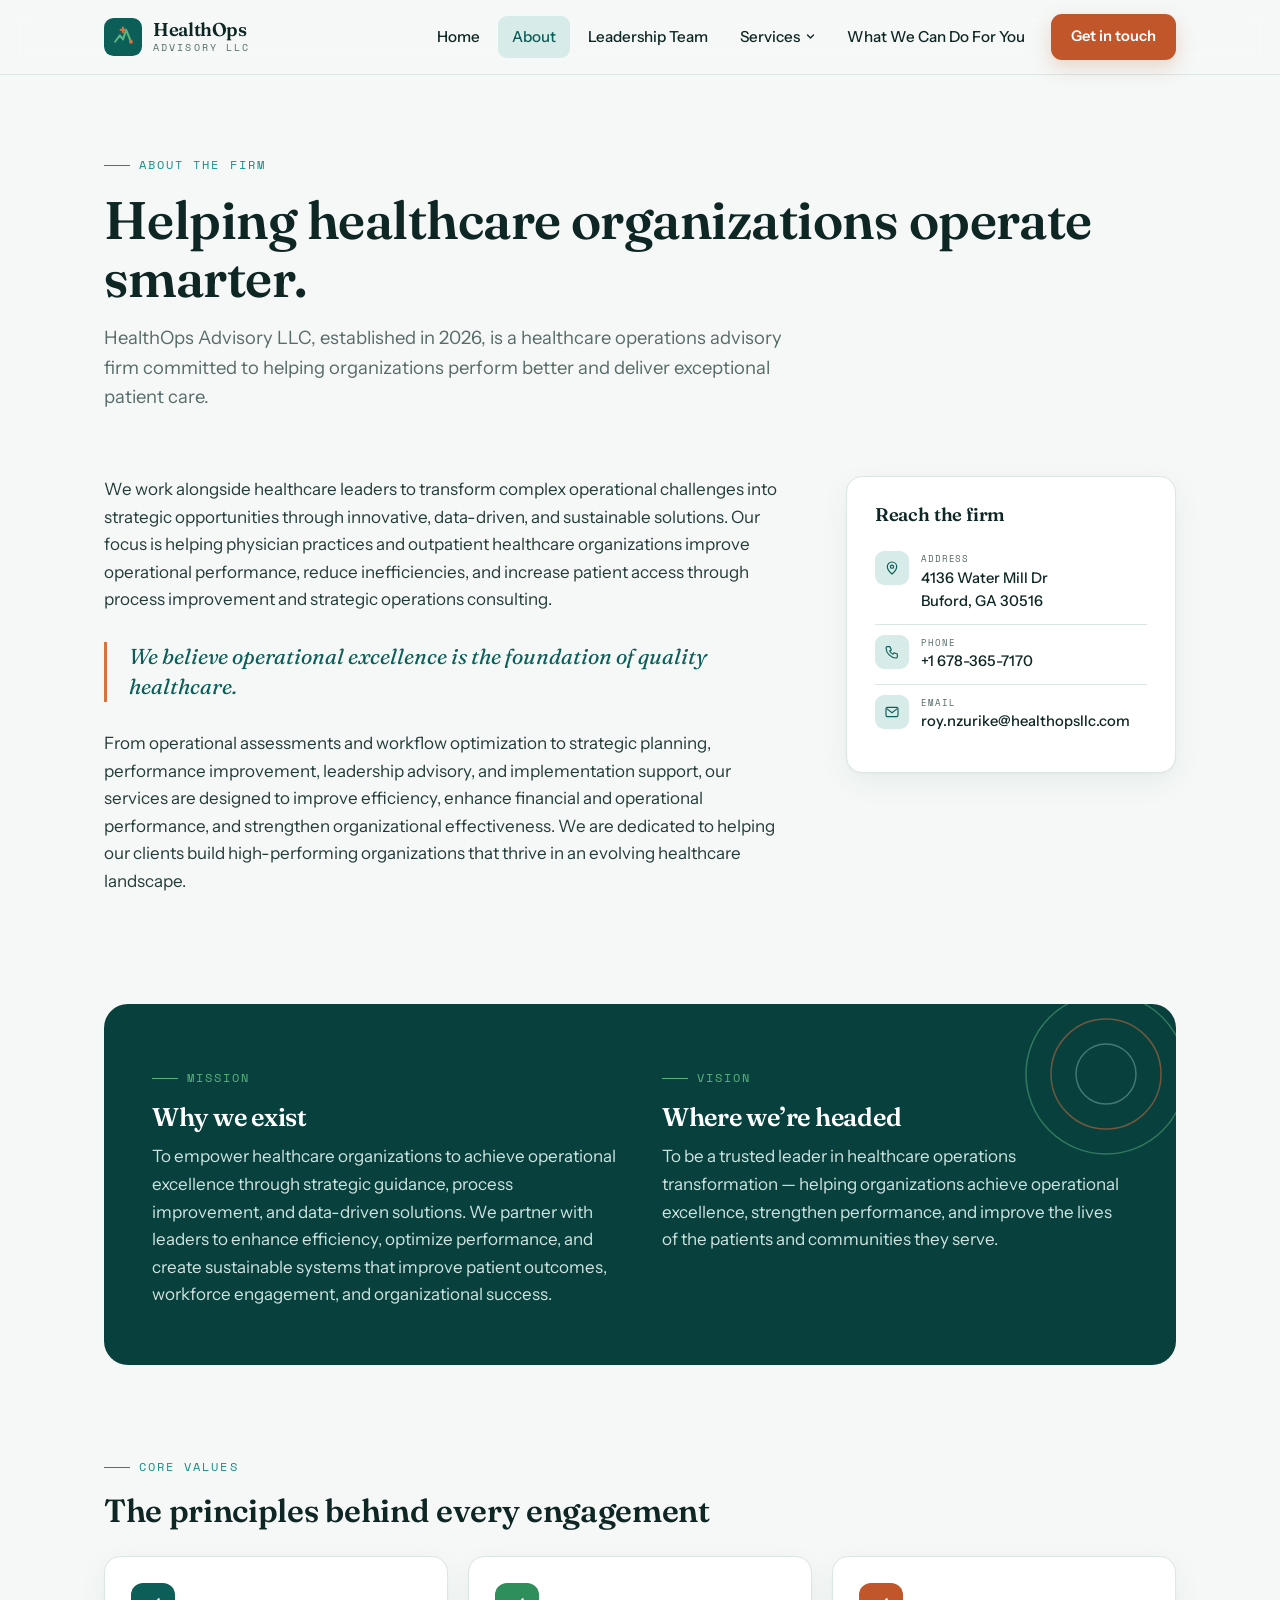
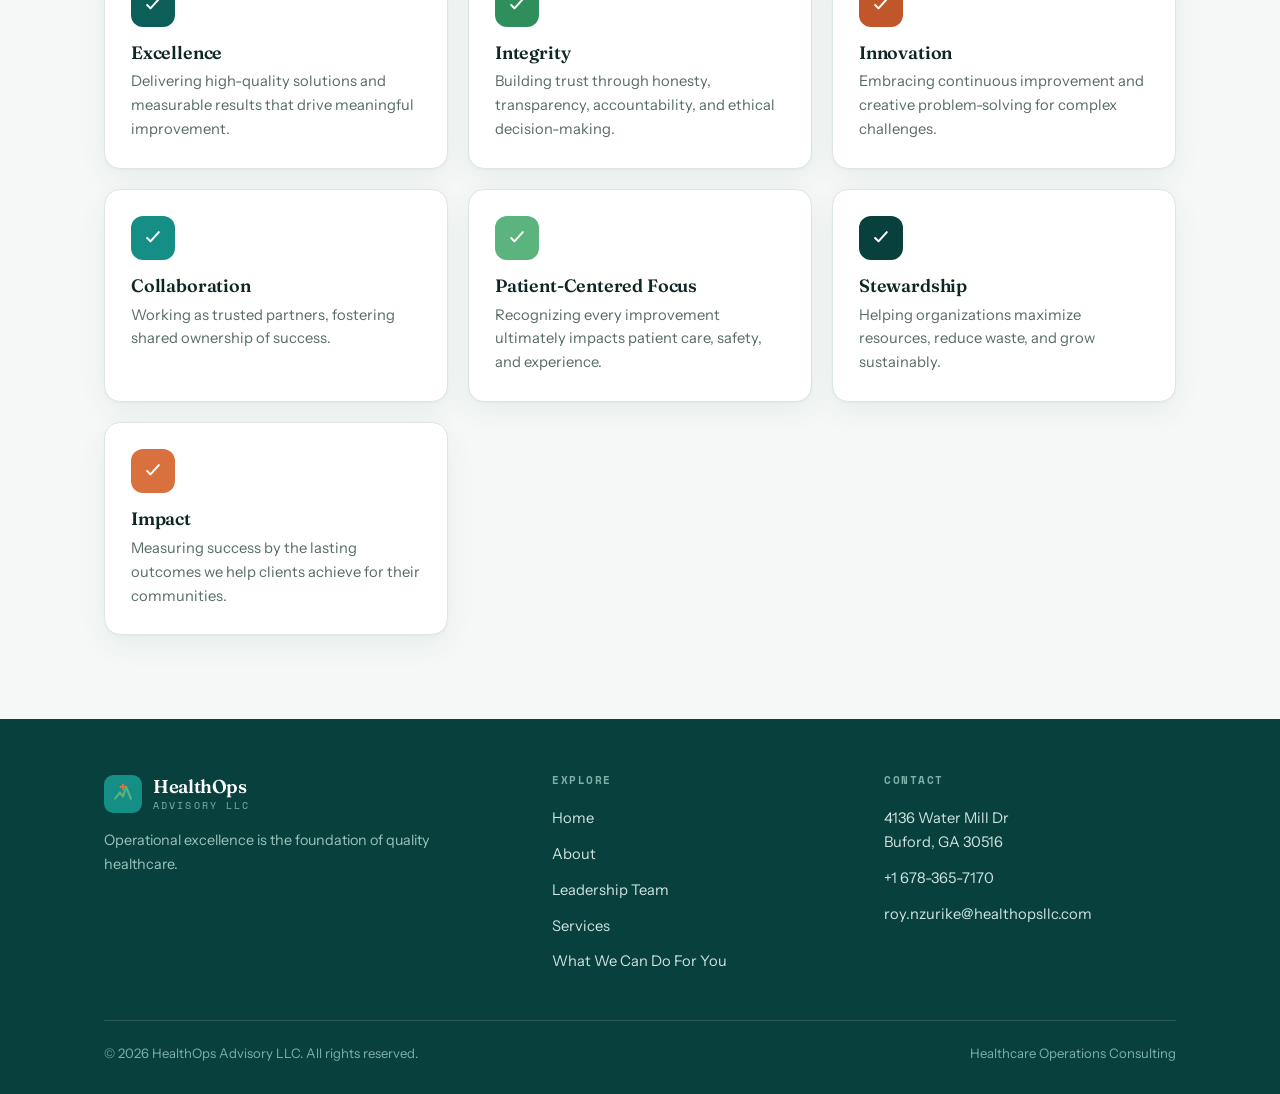
==== about.html @ 017497d9 "Add files via upload Initial commit" ====
<!DOCTYPE html>
<html lang="en">
<head>
<meta charset="UTF-8" />
<meta name="viewport" content="width=device-width, initial-scale=1.0" />
<title>About — HealthOps Advisory LLC</title>
<meta name="description" content="About HealthOps Advisory LLC, our mission, vision, and core values." />
<link rel="preconnect" href="https://fonts.googleapis.com">
<link rel="preconnect" href="https://fonts.gstatic.com" crossorigin>
<link href="https://fonts.googleapis.com/css2?family=Fraunces:opsz,wght@9..144,400;9..144,500;9..144,600;9..144,700&family=Instrument+Sans:wght@400;500;600&family=Space+Mono:wght@400;700&display=swap" rel="stylesheet">
<link rel="stylesheet" href="styles.css">
</head>
<body>
<header class="nav">
  <div class="nav-inner">
    <a class="brand" href="index.html" aria-label="HealthOps Advisory home">
      <svg class="mark" viewBox="0 0 48 48" fill="none" aria-hidden="true">
        <rect width="48" height="48" rx="12" fill="#0c5f59"/>
        <path d="M14 30 L20 22 L24 27 L28 15 L34 30" stroke="#5bb37e" stroke-width="2.6" stroke-linecap="round" stroke-linejoin="round"/>
        <path d="M24 12 v6 M21 15 h6" stroke="#d9713f" stroke-width="2.6" stroke-linecap="round"/>
        <circle cx="34" cy="30" r="2.4" fill="#d9713f"/>
      </svg>
      <div class="name">HealthOps<small>Advisory&nbsp;LLC</small></div>
    </a>

    <button class="hamburger" aria-label="Menu" aria-expanded="false"><span></span><span></span><span></span></button>

    <nav class="links" id="navlinks">
      <a class="navlink" data-page="index.html" href="index.html">Home</a>
      <a class="navlink" data-page="about.html" href="about.html">About</a>
      <a class="navlink" data-page="leadership.html" href="leadership.html">Leadership Team</a>

      <div class="dropdown" id="svcDrop">
        <a class="navlink" data-page="services.html" href="services.html" aria-haspopup="true">
          Services
          <svg class="caret" viewBox="0 0 12 12" fill="none"><path d="M2 4 L6 8 L10 4" stroke="currentColor" stroke-width="1.8" stroke-linecap="round" stroke-linejoin="round"/></svg>
        </a>
        <div class="menu" role="menu" id="svcMenu">
          <div class="menu-head">Our Services &mdash; jump to detail</div>
          <a class="menu-item" role="menuitem" href="services.html#svc-assessment"><span class="num">01</span><span class="lbl">Comprehensive Operational Assessment Report</span></a><a class="menu-item" role="menuitem" href="services.html#svc-inefficiencies"><span class="num">02</span><span class="lbl">Identify inefficiencies that impact patient care &amp; performance</span></a><a class="menu-item" role="menuitem" href="services.html#svc-recommendations"><span class="num">03</span><span class="lbl">Develop practical recommendations that improve efficiency</span></a><a class="menu-item" role="menuitem" href="services.html#svc-standardize"><span class="num">04</span><span class="lbl">Standardize operations across the organization</span></a><a class="menu-item" role="menuitem" href="services.html#svc-execute"><span class="num">05</span><span class="lbl">Help leadership execute recommended improvements</span></a><a class="menu-item" role="menuitem" href="services.html#svc-equip"><span class="num">06</span><span class="lbl">Equip teams with knowledge &amp; tools to sustain improvements</span></a><a class="menu-item" role="menuitem" href="services.html#svc-risk"><span class="num">07</span><span class="lbl">Reduce operational and regulatory risk</span></a><a class="menu-item" role="menuitem" href="services.html#svc-sustain"><span class="num">08</span><span class="lbl">Ensure improvements are sustained over time</span></a><a class="menu-item" role="menuitem" href="services.html#svc-workforce"><span class="num">09</span><span class="lbl">Empower workforce development through hands-on, role-playing training</span></a>
        </div>
      </div>

      <a class="navlink" data-page="whatwecando.html" href="whatwecando.html">What We Can Do For You</a>
      <a class="cta-btn nav-cta" href="contact.html" style="margin-left:8px;">Get in touch</a>
    </nav>
  </div>
</header>
<main>
<div class="page-head"><div class="wrap">
    <span class="eyebrow">About the firm</span>
    <h1>Helping healthcare organizations operate smarter.</h1>
    <p class="lede">HealthOps Advisory LLC, established in 2026, is a healthcare operations advisory firm committed to helping organizations perform better and deliver exceptional patient care.</p>
  </div></div>

  <section class="section" style="padding-top:36px;"><div class="wrap">
    <div class="two-col">
      <div class="prose">
        <p>We work alongside healthcare leaders to transform complex operational challenges into strategic opportunities through innovative, data-driven, and sustainable solutions. Our focus is helping physician practices and outpatient healthcare organizations improve operational performance, reduce inefficiencies, and increase patient access through process improvement and strategic operations consulting.</p>
        <p class="quote">We believe operational excellence is the foundation of quality healthcare.</p>
        <p>From operational assessments and workflow optimization to strategic planning, performance improvement, leadership advisory, and implementation support, our services are designed to improve efficiency, enhance financial and operational performance, and strengthen organizational effectiveness. We are dedicated to helping our clients build high-performing organizations that thrive in an evolving healthcare landscape.</p>
      </div>
      <aside class="card contact-card">
        <h3>Reach the firm</h3>
        <div class="contact-row"><div class="ico"><svg width="16" height="16" viewBox="0 0 24 24" fill="none"><path d="M12 21s-7-6.2-7-11a7 7 0 1114 0c0 4.8-7 11-7 11z" stroke="currentColor" stroke-width="1.8"/><circle cx="12" cy="10" r="2.4" stroke="currentColor" stroke-width="1.8"/></svg></div><div><div class="ck">Address</div><div class="cv">4136 Water Mill Dr<br>Buford, GA 30516</div></div></div>
        <div class="contact-row"><div class="ico"><svg width="16" height="16" viewBox="0 0 24 24" fill="none"><path d="M5 4h4l2 5-2.5 1.5a11 11 0 005 5L15 13l5 2v4a2 2 0 01-2 2A16 16 0 013 6a2 2 0 012-2z" stroke="currentColor" stroke-width="1.7" stroke-linejoin="round"/></svg></div><div><div class="ck">Phone</div><div class="cv">+1 678-365-7170</div></div></div>
        <div class="contact-row"><div class="ico"><svg width="16" height="16" viewBox="0 0 24 24" fill="none"><rect x="3" y="5" width="18" height="14" rx="2" stroke="currentColor" stroke-width="1.7"/><path d="M4 7l8 6 8-6" stroke="currentColor" stroke-width="1.7"/></svg></div><div><div class="ck">Email</div><div class="cv">roy.nzurike@healthopsllc.com</div></div></div>
      </aside>
    </div>
  </div></section>

  <section class="section" style="padding-top:0;"><div class="wrap">
    <div class="mv-band">
      <svg class="deco" width="220" height="220" viewBox="0 0 220 220" fill="none"><circle cx="110" cy="110" r="80" stroke="#5bb37e" stroke-width="1.5"/><circle cx="110" cy="110" r="55" stroke="#d9713f" stroke-width="1.5"/><circle cx="110" cy="110" r="30" stroke="#7fb0aa" stroke-width="1.5"/></svg>
      <div class="mv-grid">
        <div><span class="eyebrow">Mission</span><h3>Why we exist</h3><p>To empower healthcare organizations to achieve operational excellence through strategic guidance, process improvement, and data-driven solutions. We partner with leaders to enhance efficiency, optimize performance, and create sustainable systems that improve patient outcomes, workforce engagement, and organizational success.</p></div>
        <div><span class="eyebrow">Vision</span><h3>Where we&rsquo;re headed</h3><p>To be a trusted leader in healthcare operations transformation &mdash; helping organizations achieve operational excellence, strengthen performance, and improve the lives of the patients and communities they serve.</p></div>
      </div>
    </div>
  </div></section>

  <section class="section" style="padding-top:0;"><div class="wrap">
    <span class="eyebrow">Core values</span>
    <h2 style="font-size:2rem;margin-bottom:28px;">The principles behind every engagement</h2>
    <div class="grid-3"><div class="value"><div class="vi" style="background:#0c5f59"><svg width="20" height="20" viewBox="0 0 24 24" fill="none"><path d="M5 12l4 4 10-11" stroke="currentColor" stroke-width="2.4" stroke-linecap="round" stroke-linejoin="round"/></svg></div><h4>Excellence</h4><p>Delivering high-quality solutions and measurable results that drive meaningful improvement.</p></div><div class="value"><div class="vi" style="background:#2f8f5c"><svg width="20" height="20" viewBox="0 0 24 24" fill="none"><path d="M5 12l4 4 10-11" stroke="currentColor" stroke-width="2.4" stroke-linecap="round" stroke-linejoin="round"/></svg></div><h4>Integrity</h4><p>Building trust through honesty, transparency, accountability, and ethical decision-making.</p></div><div class="value"><div class="vi" style="background:#c0562a"><svg width="20" height="20" viewBox="0 0 24 24" fill="none"><path d="M5 12l4 4 10-11" stroke="currentColor" stroke-width="2.4" stroke-linecap="round" stroke-linejoin="round"/></svg></div><h4>Innovation</h4><p>Embracing continuous improvement and creative problem-solving for complex challenges.</p></div><div class="value"><div class="vi" style="background:#158f86"><svg width="20" height="20" viewBox="0 0 24 24" fill="none"><path d="M5 12l4 4 10-11" stroke="currentColor" stroke-width="2.4" stroke-linecap="round" stroke-linejoin="round"/></svg></div><h4>Collaboration</h4><p>Working as trusted partners, fostering shared ownership of success.</p></div><div class="value"><div class="vi" style="background:#5bb37e"><svg width="20" height="20" viewBox="0 0 24 24" fill="none"><path d="M5 12l4 4 10-11" stroke="currentColor" stroke-width="2.4" stroke-linecap="round" stroke-linejoin="round"/></svg></div><h4>Patient-Centered Focus</h4><p>Recognizing every improvement ultimately impacts patient care, safety, and experience.</p></div><div class="value"><div class="vi" style="background:#08403d"><svg width="20" height="20" viewBox="0 0 24 24" fill="none"><path d="M5 12l4 4 10-11" stroke="currentColor" stroke-width="2.4" stroke-linecap="round" stroke-linejoin="round"/></svg></div><h4>Stewardship</h4><p>Helping organizations maximize resources, reduce waste, and grow sustainably.</p></div><div class="value"><div class="vi" style="background:#d9713f"><svg width="20" height="20" viewBox="0 0 24 24" fill="none"><path d="M5 12l4 4 10-11" stroke="currentColor" stroke-width="2.4" stroke-linecap="round" stroke-linejoin="round"/></svg></div><h4>Impact</h4><p>Measuring success by the lasting outcomes we help clients achieve for their communities.</p></div></div>
  </div></section>
</main>
<footer>
  <div class="wrap">
    <div class="foot-grid">
      <div>
        <a class="brand" href="index.html" style="margin-bottom:16px;">
          <svg class="mark" viewBox="0 0 48 48" fill="none" aria-hidden="true">
            <rect width="48" height="48" rx="12" fill="#158f86"/>
            <path d="M14 30 L20 22 L24 27 L28 15 L34 30" stroke="#5bb37e" stroke-width="2.6" stroke-linecap="round" stroke-linejoin="round"/>
            <path d="M24 12 v6 M21 15 h6" stroke="#d9713f" stroke-width="2.6" stroke-linecap="round"/>
          </svg>
          <div class="name">HealthOps<small>Advisory&nbsp;LLC</small></div>
        </a>
        <p style="color:#9cc3bd;font-size:.9rem;max-width:34ch;">Operational excellence is the foundation of quality healthcare.</p>
      </div>
      <div>
        <h5>Explore</h5>
        <a class="fl" href="index.html">Home</a>
        <a class="fl" href="about.html">About</a>
        <a class="fl" href="leadership.html">Leadership Team</a>
        <a class="fl" href="services.html">Services</a>
        <a class="fl" href="whatwecando.html">What We Can Do For You</a>
      </div>
      <div>
        <h5>Contact</h5>
        <span class="fl" style="cursor:default;">4136 Water Mill Dr<br>Buford, GA 30516</span>
        <a class="fl" href="tel:+16783657170">+1 678-365-7170</a>
        <a class="fl" href="mailto:roy.nzurike@healthopsllc.com">roy.nzurike@healthopsllc.com</a>
      </div>
    </div>
    <div class="foot-bottom">
      <span>&copy; 2026 HealthOps Advisory LLC. All rights reserved.</span>
      <span>Healthcare Operations Consulting</span>
    </div>
  </div>
</footer>
<script src="main.js"></script>
</body>
</html>
---- styles.css ----
:root{
  --teal-900:#08403d;--teal-700:#0c5f59;--teal-500:#158f86;--teal-100:#d7ebe8;
  --green-600:#2f8f5c;--green-400:#5bb37e;--green-100:#dcefe2;
  --orange-600:#c0562a;--orange-500:#d9713f;--orange-100:#f7e2d6;
  --ink:#0e2624;--paper:#f5f8f7;--card:#ffffff;--muted:#576b68;--line:#dce6e4;
  --shadow:0 1px 2px rgba(8,64,61,.04),0 10px 30px rgba(8,64,61,.06);
  --shadow-lg:0 20px 50px rgba(8,64,61,.12);
  --r:16px;--maxw:1120px;
}
*{box-sizing:border-box;}
html{scroll-behavior:smooth;}
body{margin:0;background:var(--paper);color:var(--ink);font-family:"Instrument Sans",system-ui,sans-serif;font-size:17px;line-height:1.62;-webkit-font-smoothing:antialiased;}
h1,h2,h3,h4,h5{font-family:"Fraunces",Georgia,serif;font-weight:600;line-height:1.1;margin:0;letter-spacing:-.01em;}
p{margin:0 0 1rem;}
a{color:inherit;text-decoration:none;}
img{max-width:100%;display:block;}
main{display:block;animation:fade .4s ease;}
@keyframes fade{from{opacity:0;transform:translateY(8px);}to{opacity:1;transform:none;}}

.eyebrow{font-family:"Space Mono",monospace;font-size:.72rem;letter-spacing:.18em;text-transform:uppercase;color:var(--teal-500);display:inline-flex;align-items:center;gap:.55rem;margin-bottom:1rem;}
.eyebrow::before{content:"";width:26px;height:1px;background:var(--teal-500);display:inline-block;}
.wrap{max-width:var(--maxw);margin:0 auto;padding:0 24px;}

/* NAV */
header.nav{position:sticky;top:0;z-index:100;background:rgba(245,248,247,.85);backdrop-filter:saturate(180%) blur(12px);border-bottom:1px solid var(--line);}
.nav-inner{max-width:var(--maxw);margin:0 auto;padding:14px 24px;display:flex;align-items:center;justify-content:space-between;gap:24px;}
.brand{display:flex;align-items:center;gap:11px;cursor:pointer;flex-shrink:0;}
.brand .mark{width:38px;height:38px;flex-shrink:0;}
.brand .name{font-family:"Fraunces";font-weight:600;font-size:1.16rem;line-height:1;letter-spacing:-.02em;color:var(--ink);}
.brand .name small{display:block;font-family:"Space Mono";font-weight:400;font-size:.6rem;letter-spacing:.22em;color:var(--muted);text-transform:uppercase;margin-top:4px;}
nav.links{display:flex;align-items:center;gap:4px;}
.navlink{font-size:.95rem;font-weight:500;color:var(--ink);padding:9px 14px;border-radius:9px;cursor:pointer;transition:background .18s,color .18s;white-space:nowrap;background:none;border:none;font-family:inherit;}
.navlink:hover{background:var(--teal-100);color:var(--teal-700);}
.navlink.active{color:var(--teal-700);background:var(--teal-100);}
.dropdown{position:relative;}
.dropdown>.navlink{display:inline-flex;align-items:center;gap:6px;}
.caret{width:9px;height:9px;transition:transform .2s;}
.dropdown:hover .caret,.dropdown.open .caret{transform:rotate(180deg);}
.menu{position:absolute;top:calc(100% + 8px);left:50%;transform:translateX(-50%) translateY(6px);background:var(--card);border:1px solid var(--line);border-radius:14px;box-shadow:var(--shadow-lg);padding:8px;width:340px;opacity:0;visibility:hidden;transition:.2s;}
.dropdown:hover .menu,.dropdown.open .menu{opacity:1;visibility:visible;transform:translateX(-50%) translateY(0);}
.menu-head{font-family:"Space Mono";font-size:.62rem;letter-spacing:.16em;text-transform:uppercase;color:var(--muted);padding:8px 12px 6px;}
.menu-item{display:flex;gap:11px;align-items:flex-start;padding:9px 12px;border-radius:10px;cursor:pointer;transition:background .15s;}
.menu-item:hover{background:var(--paper);}
.menu-item .num{font-family:"Space Mono";font-size:.72rem;color:var(--orange-600);padding-top:2px;flex-shrink:0;}
.menu-item .lbl{font-size:.9rem;line-height:1.3;font-weight:500;color:var(--ink);}
.cta-btn{background:var(--orange-600);color:#fff;font-weight:600;font-size:.92rem;padding:11px 20px;border-radius:11px;cursor:pointer;border:none;font-family:inherit;transition:transform .15s,box-shadow .15s,background .15s;white-space:nowrap;box-shadow:0 8px 20px rgba(192,86,42,.22);display:inline-block;text-align:center;}
.cta-btn:hover{background:var(--orange-500);transform:translateY(-1px);box-shadow:0 12px 26px rgba(192,86,42,.3);}
.cta-ghost{background:transparent;color:var(--teal-700);border:1.5px solid var(--teal-500);box-shadow:none;}
.cta-ghost:hover{background:var(--teal-100);color:var(--teal-700);}
.hamburger{display:none;background:none;border:none;cursor:pointer;padding:8px;}
.hamburger span{display:block;width:24px;height:2px;background:var(--ink);margin:5px 0;border-radius:2px;transition:.25s;}

.section{padding:84px 0;}
.section.tight{padding:56px 0;}

/* HERO */
.hero{position:relative;overflow:hidden;padding:96px 0 72px;}
.hero-grid{display:grid;grid-template-columns:1.05fr .95fr;gap:56px;align-items:center;}
.hero h1{font-size:clamp(2.5rem,5.2vw,4.1rem);letter-spacing:-.025em;}
.hero h1 em{font-style:italic;color:var(--teal-700);}
.hero .lede{font-size:1.16rem;color:var(--muted);max-width:34ch;margin:1.4rem 0 2rem;}
.hero-cta{display:flex;gap:12px;flex-wrap:wrap;margin-bottom:2.4rem;}
.delta{background:var(--card);border:1px solid var(--line);border-radius:var(--r);padding:18px 20px;box-shadow:var(--shadow);max-width:430px;}
.delta .tag{font-family:"Space Mono";font-size:.62rem;letter-spacing:.14em;text-transform:uppercase;color:var(--muted);margin-bottom:12px;}
.delta-row{display:flex;align-items:center;gap:16px;}
.delta-metric{flex:1;}
.delta-metric .k{font-family:"Space Mono";font-size:.66rem;color:var(--muted);text-transform:uppercase;letter-spacing:.08em;}
.delta-metric .v{font-family:"Fraunces";font-size:1.7rem;font-weight:600;line-height:1.1;}
.delta-metric.before .v{color:var(--muted);}
.delta-metric.after .v{color:var(--green-600);}
.delta-arrow{color:var(--orange-600);font-weight:700;font-size:1.3rem;}
.hero-art{position:relative;}
.hero-art svg{width:100%;height:auto;filter:drop-shadow(0 24px 50px rgba(8,64,61,.14));}
.kpi-strip{display:grid;grid-template-columns:repeat(4,1fr);gap:1px;background:var(--line);border:1px solid var(--line);border-radius:var(--r);overflow:hidden;margin-top:64px;}
.kpi{background:var(--card);padding:22px 20px;}
.kpi .kt{font-family:"Space Mono";font-size:.6rem;letter-spacing:.12em;text-transform:uppercase;color:var(--orange-600);margin-bottom:9px;}
.kpi .kn{font-family:"Fraunces";font-size:1.05rem;font-weight:600;margin-bottom:3px;}
.kpi .kd{font-size:.82rem;color:var(--muted);line-height:1.4;}

/* GENERIC */
.page-head{padding:72px 0 12px;}
.page-head h1{font-size:clamp(2.1rem,4.5vw,3.3rem);}
.page-head .lede{font-size:1.15rem;color:var(--muted);max-width:58ch;margin-top:1rem;}
.two-col{display:grid;grid-template-columns:1.35fr .65fr;gap:56px;align-items:start;}
.prose h2{font-size:1.9rem;margin:0 0 .8rem;}
.prose p{color:#243c39;}
.prose .quote{border-left:3px solid var(--orange-500);padding-left:22px;margin:28px 0;font-family:"Fraunces";font-size:1.35rem;font-style:italic;color:var(--teal-700);line-height:1.4;}
.card{background:var(--card);border:1px solid var(--line);border-radius:var(--r);box-shadow:var(--shadow);}
.contact-card{padding:28px;}
.contact-card h3{font-size:1.15rem;margin-bottom:16px;}
.contact-row{display:flex;gap:12px;align-items:flex-start;padding:10px 0;border-top:1px solid var(--line);}
.contact-row:first-of-type{border-top:none;}
.contact-row .ico{width:34px;height:34px;border-radius:9px;background:var(--teal-100);display:flex;align-items:center;justify-content:center;flex-shrink:0;color:var(--teal-700);}
.contact-row .ck{font-family:"Space Mono";font-size:.58rem;letter-spacing:.1em;text-transform:uppercase;color:var(--muted);}
.contact-row .cv{font-size:.92rem;font-weight:500;word-break:break-word;}

.grid-3{display:grid;grid-template-columns:repeat(3,1fr);gap:20px;}
.grid-2{display:grid;grid-template-columns:repeat(2,1fr);gap:20px;}
.value{padding:26px;border-radius:var(--r);background:var(--card);border:1px solid var(--line);box-shadow:var(--shadow);transition:transform .2s,box-shadow .2s;}
.value:hover{transform:translateY(-3px);box-shadow:var(--shadow-lg);}
.value .vi{width:44px;height:44px;border-radius:12px;display:flex;align-items:center;justify-content:center;margin-bottom:16px;color:#fff;}
.value h4{font-size:1.12rem;margin-bottom:8px;}
.value p{font-size:.92rem;color:var(--muted);margin:0;}

.mv-band{background:var(--teal-900);color:#fff;border-radius:24px;padding:56px 48px;margin-top:8px;position:relative;overflow:hidden;}
.mv-band .deco{position:absolute;right:-40px;top:-40px;opacity:.5;}
.mv-grid{display:grid;grid-template-columns:1fr 1fr;gap:44px;position:relative;z-index:2;}
.mv-grid .eyebrow{color:var(--green-400);}
.mv-grid .eyebrow::before{background:var(--green-400);}
.mv-grid h3{font-size:1.6rem;margin-bottom:12px;color:#fff;}
.mv-grid p{color:#cfe4e0;margin:0;}

/* LEADERSHIP */
.leader{display:grid;grid-template-columns:.8fr 1.2fr;gap:48px;align-items:start;}
.portrait{position:relative;border-radius:20px;overflow:hidden;box-shadow:var(--shadow-lg);border:1px solid var(--line);}
.portrait svg{width:100%;display:block;}
.portrait .badge{position:absolute;left:20px;bottom:20px;background:rgba(255,255,255,.94);border-radius:12px;padding:12px 16px;box-shadow:var(--shadow);}
.portrait .badge .bn{font-family:"Fraunces";font-weight:600;font-size:1.05rem;}
.portrait .badge .br{font-family:"Space Mono";font-size:.6rem;letter-spacing:.1em;text-transform:uppercase;color:var(--orange-600);margin-top:3px;}
.cred-list{display:grid;gap:12px;margin-top:24px;}
.cred{display:flex;gap:12px;align-items:flex-start;padding:14px 16px;background:var(--card);border:1px solid var(--line);border-radius:12px;box-shadow:var(--shadow);}
.cred .cd{font-family:"Space Mono";font-size:.66rem;color:var(--teal-500);letter-spacing:.08em;text-transform:uppercase;}
.cred .ct{font-weight:500;font-size:.95rem;}
.expertise{display:flex;flex-wrap:wrap;gap:8px;margin-top:20px;}
.chip{font-family:"Space Mono";font-size:.72rem;padding:6px 12px;border-radius:20px;background:var(--green-100);color:var(--teal-900);border:1px solid var(--green-400);}

/* SERVICES */
.svc-list{display:grid;gap:18px;}
.svc{display:grid;grid-template-columns:auto 1fr auto;gap:22px;align-items:start;padding:26px 28px;background:var(--card);border:1px solid var(--line);border-radius:var(--r);box-shadow:var(--shadow);scroll-margin-top:100px;transition:box-shadow .25s,border-color .25s,transform .25s;}
.svc:hover{box-shadow:var(--shadow-lg);transform:translateY(-2px);}
.svc.flash{border-color:var(--orange-500);box-shadow:0 0 0 3px var(--orange-100),var(--shadow-lg);}
.svc .sn{font-family:"Space Mono";font-size:.8rem;color:var(--orange-600);padding-top:4px;}
.svc .sicon{width:52px;height:52px;border-radius:13px;background:var(--teal-100);display:flex;align-items:center;justify-content:center;color:var(--teal-700);flex-shrink:0;}
.svc h3{font-size:1.25rem;margin-bottom:8px;}
.svc p{color:var(--muted);font-size:.96rem;margin:0;}

/* WHAT WE CAN DO */
.phase-spine{position:relative;margin-top:20px;}
.phase-spine::before{content:"";position:absolute;left:27px;top:14px;bottom:14px;width:2px;background:linear-gradient(var(--teal-500),var(--green-400),var(--orange-500));}
.phase{position:relative;padding:0 0 34px 78px;}
.phase .pdot{position:absolute;left:0;top:0;width:56px;height:56px;border-radius:50%;background:var(--card);border:2px solid var(--teal-500);display:flex;align-items:center;justify-content:center;font-family:"Fraunces";font-weight:600;font-size:1.3rem;color:var(--teal-700);z-index:2;box-shadow:var(--shadow);}
.phase .pweeks{font-family:"Space Mono";font-size:.62rem;letter-spacing:.1em;text-transform:uppercase;color:var(--orange-600);margin-bottom:4px;}
.phase h3{font-size:1.35rem;margin-bottom:8px;}
.phase p{color:var(--muted);margin:0 0 12px;font-size:.96rem;}
.phase .plist{display:flex;flex-wrap:wrap;gap:7px;}
.phase .pl{font-size:.82rem;padding:5px 11px;border-radius:8px;background:var(--paper);border:1px solid var(--line);color:#3a504d;}
.roadmap{display:grid;grid-template-columns:repeat(3,1fr);gap:20px;margin-top:8px;}
.rm{padding:26px;border-radius:var(--r);background:var(--card);border:1px solid var(--line);box-shadow:var(--shadow);}
.rm .rmh{display:flex;align-items:baseline;gap:10px;margin-bottom:16px;}
.rm .rmn{font-family:"Fraunces";font-size:2.2rem;font-weight:600;color:var(--teal-700);}
.rm .rmu{font-family:"Space Mono";font-size:.62rem;text-transform:uppercase;letter-spacing:.1em;color:var(--muted);}
.rm ul{margin:0;padding:0;list-style:none;}
.rm li{position:relative;padding:6px 0 6px 22px;font-size:.9rem;color:#334845;border-top:1px solid var(--line);}
.rm li:first-child{border-top:none;}
.rm li::before{content:"";position:absolute;left:0;top:14px;width:8px;height:8px;border-radius:50%;background:var(--green-400);}
.pillars{display:grid;grid-template-columns:repeat(4,1fr);gap:0;border:1px solid var(--line);border-radius:var(--r);overflow:hidden;background:var(--line);margin-top:8px;}
.pillar{background:var(--card);padding:28px 24px;}
.pillar .pnum{font-family:"Space Mono";font-size:.7rem;color:var(--orange-600);}
.pillar h4{font-size:1.25rem;margin:10px 0 8px;color:var(--teal-700);}
.pillar p{font-size:.86rem;color:var(--muted);margin:0;}
.deliverables{display:grid;grid-template-columns:repeat(2,1fr);gap:12px;}
.deliv{display:flex;gap:12px;align-items:center;padding:14px 18px;background:var(--card);border:1px solid var(--line);border-radius:12px;box-shadow:var(--shadow);}
.deliv .dchk{width:22px;height:22px;border-radius:50%;background:var(--green-100);color:var(--green-600);display:flex;align-items:center;justify-content:center;flex-shrink:0;}
.deliv span{font-size:.92rem;font-weight:500;}

/* CONTACT FORM */
.cform input,.cform textarea{padding:12px 14px;border:1px solid var(--line);border-radius:10px;font-family:inherit;font-size:.95rem;background:var(--paper);color:var(--ink);width:100%;}
.cform textarea{resize:vertical;}
.cform input:focus,.cform textarea:focus{outline:2px solid var(--teal-500);outline-offset:1px;background:#fff;}

/* CTA BAND + FOOTER */
.band{background:linear-gradient(120deg,var(--teal-700),var(--teal-900));color:#fff;border-radius:24px;padding:56px 48px;text-align:center;position:relative;overflow:hidden;}
.band h2{font-size:clamp(1.8rem,3.6vw,2.6rem);color:#fff;margin-bottom:12px;}
.band p{color:#cfe4e0;max-width:52ch;margin:0 auto 26px;}
.band .deco2{position:absolute;inset:0;opacity:.14;pointer-events:none;}
footer{background:var(--teal-900);color:#bcd6d1;padding:56px 0 30px;}
.foot-grid{display:grid;grid-template-columns:1.4fr 1fr 1fr;gap:40px;}
footer .brand .name{color:#fff;}
footer .brand .name small{color:#7fb0aa;}
footer h5{font-family:"Space Mono";font-size:.66rem;letter-spacing:.14em;text-transform:uppercase;color:#7fb0aa;margin:0 0 14px;}
footer .fl{display:block;padding:6px 0;cursor:pointer;color:#cfe4e0;font-size:.92rem;transition:color .15s;background:none;border:none;font-family:inherit;text-align:left;}
footer .fl:hover{color:#fff;}
.foot-bottom{border-top:1px solid rgba(255,255,255,.12);margin-top:40px;padding-top:22px;display:flex;justify-content:space-between;flex-wrap:wrap;gap:12px;font-size:.82rem;color:#7fb0aa;}

/* RESPONSIVE */
@media(max-width:960px){
  .hero-grid,.two-col,.leader,.mv-grid{grid-template-columns:1fr;gap:36px;}
  .hero-art{order:-1;max-width:460px;margin:0 auto;}
  .kpi-strip{grid-template-columns:repeat(2,1fr);}
  .grid-3,.roadmap,.pillars{grid-template-columns:1fr 1fr;}
  .foot-grid{grid-template-columns:1fr 1fr;}
}
@media(max-width:760px){
  nav.links{position:fixed;top:67px;left:0;right:0;bottom:0;background:var(--paper);flex-direction:column;align-items:stretch;gap:2px;padding:18px 20px;transform:translateX(100%);transition:transform .3s;overflow-y:auto;border-top:1px solid var(--line);}
  nav.links.open{transform:translateX(0);}
  .navlink{padding:14px 12px;font-size:1.05rem;border-radius:10px;}
  .dropdown{width:100%;}
  .dropdown .menu{position:static;transform:none;width:100%;opacity:1;visibility:visible;box-shadow:none;border:none;background:transparent;padding:4px 0 10px 12px;display:none;}
  .dropdown.open .menu{display:block;}
  .menu-item{padding:10px;}
  .cta-btn.nav-cta{margin-top:10px;}
  .hamburger{display:block;}
  .caret{transform:rotate(0)!important;}
  .dropdown.open .caret{transform:rotate(180deg)!important;}
}
@media(max-width:640px){.svc{grid-template-columns:auto 1fr;} .svc .sn{display:none;}}
@media(max-width:560px){
  body{font-size:16px;}
  .section{padding:56px 0;}
  .hero{padding:56px 0 48px;}
  .kpi-strip{grid-template-columns:1fr;}
  .grid-3,.grid-2,.roadmap,.pillars,.deliverables{grid-template-columns:1fr;}
  .mv-band,.band{padding:36px 26px;}
  .phase{padding-left:66px;}
  .phase .pdot{width:48px;height:48px;font-size:1.1rem;}
  .phase-spine::before{left:23px;}
  .foot-grid{grid-template-columns:1fr;}
  .delta-row{flex-wrap:wrap;}
}
:focus-visible{outline:2.5px solid var(--orange-500);outline-offset:2px;border-radius:6px;}
@media(prefers-reduced-motion:reduce){*{animation:none!important;scroll-behavior:auto!important;transition:none!important;}}
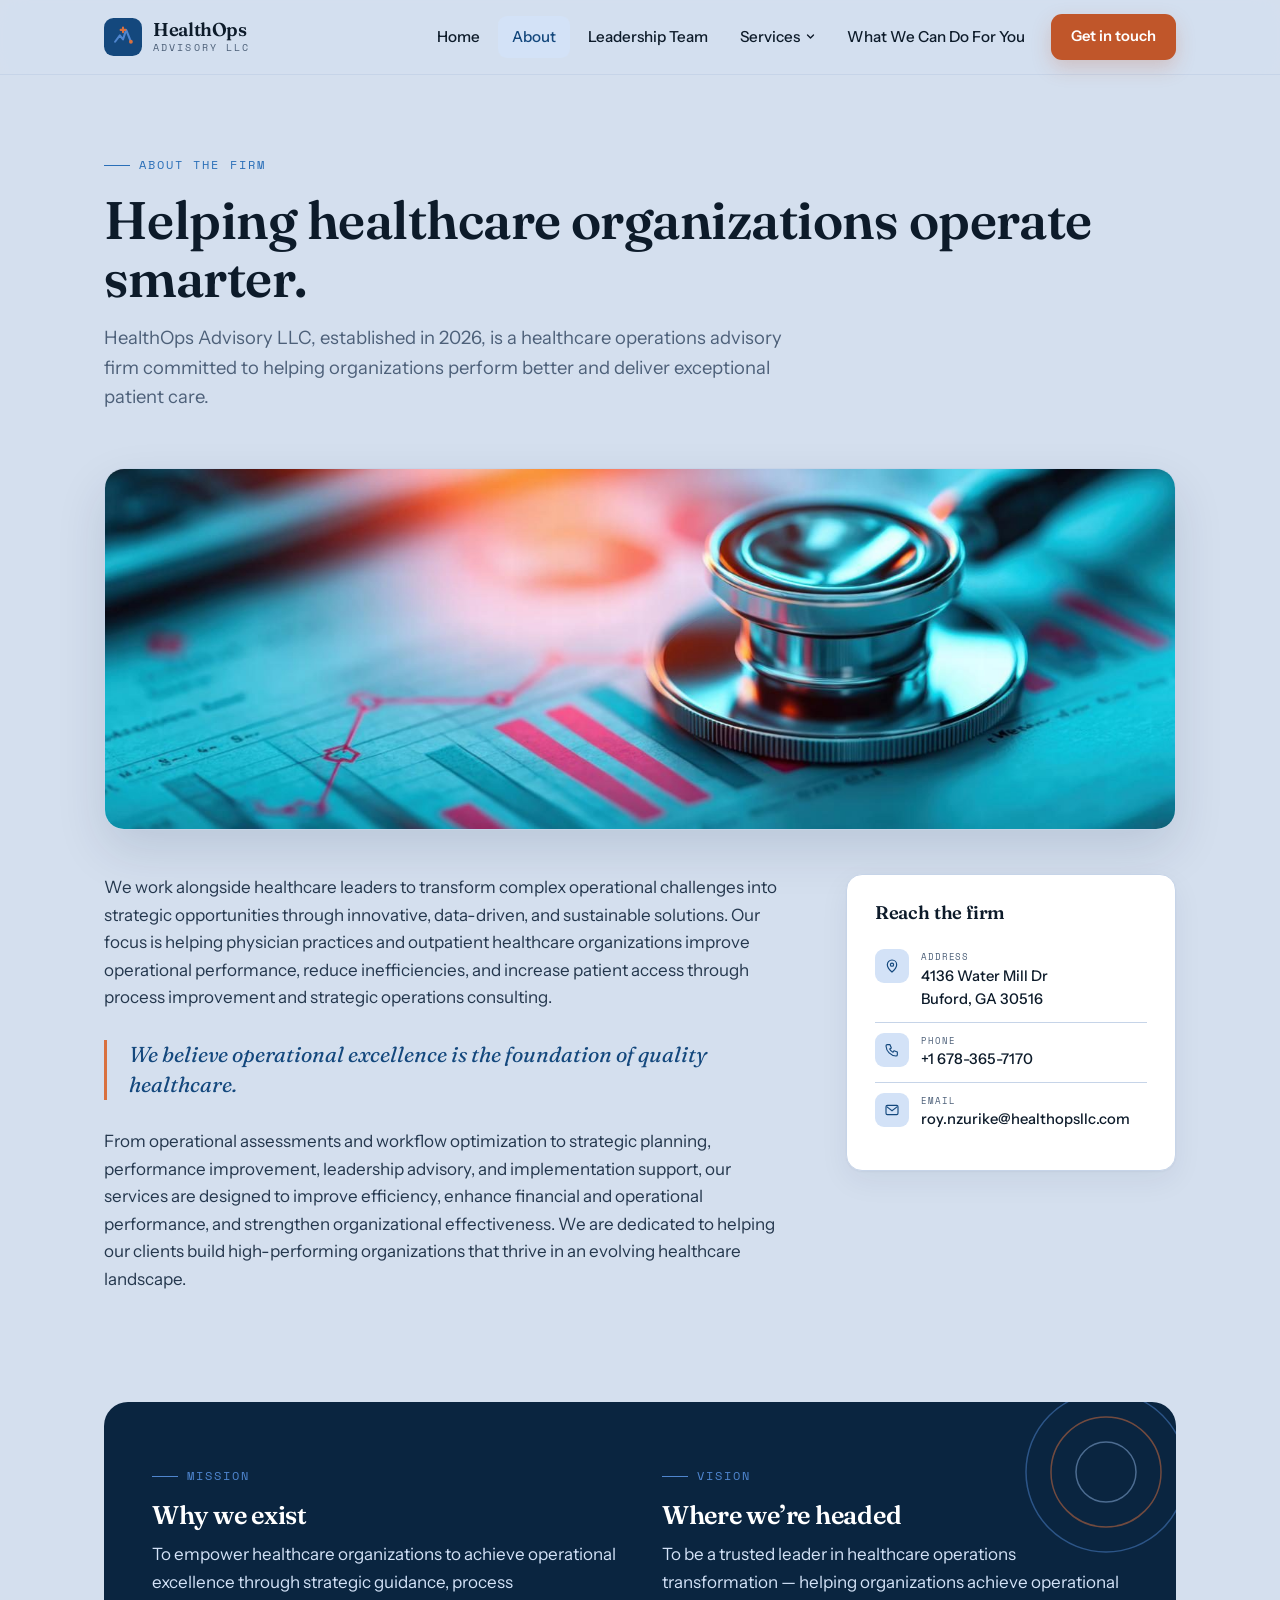
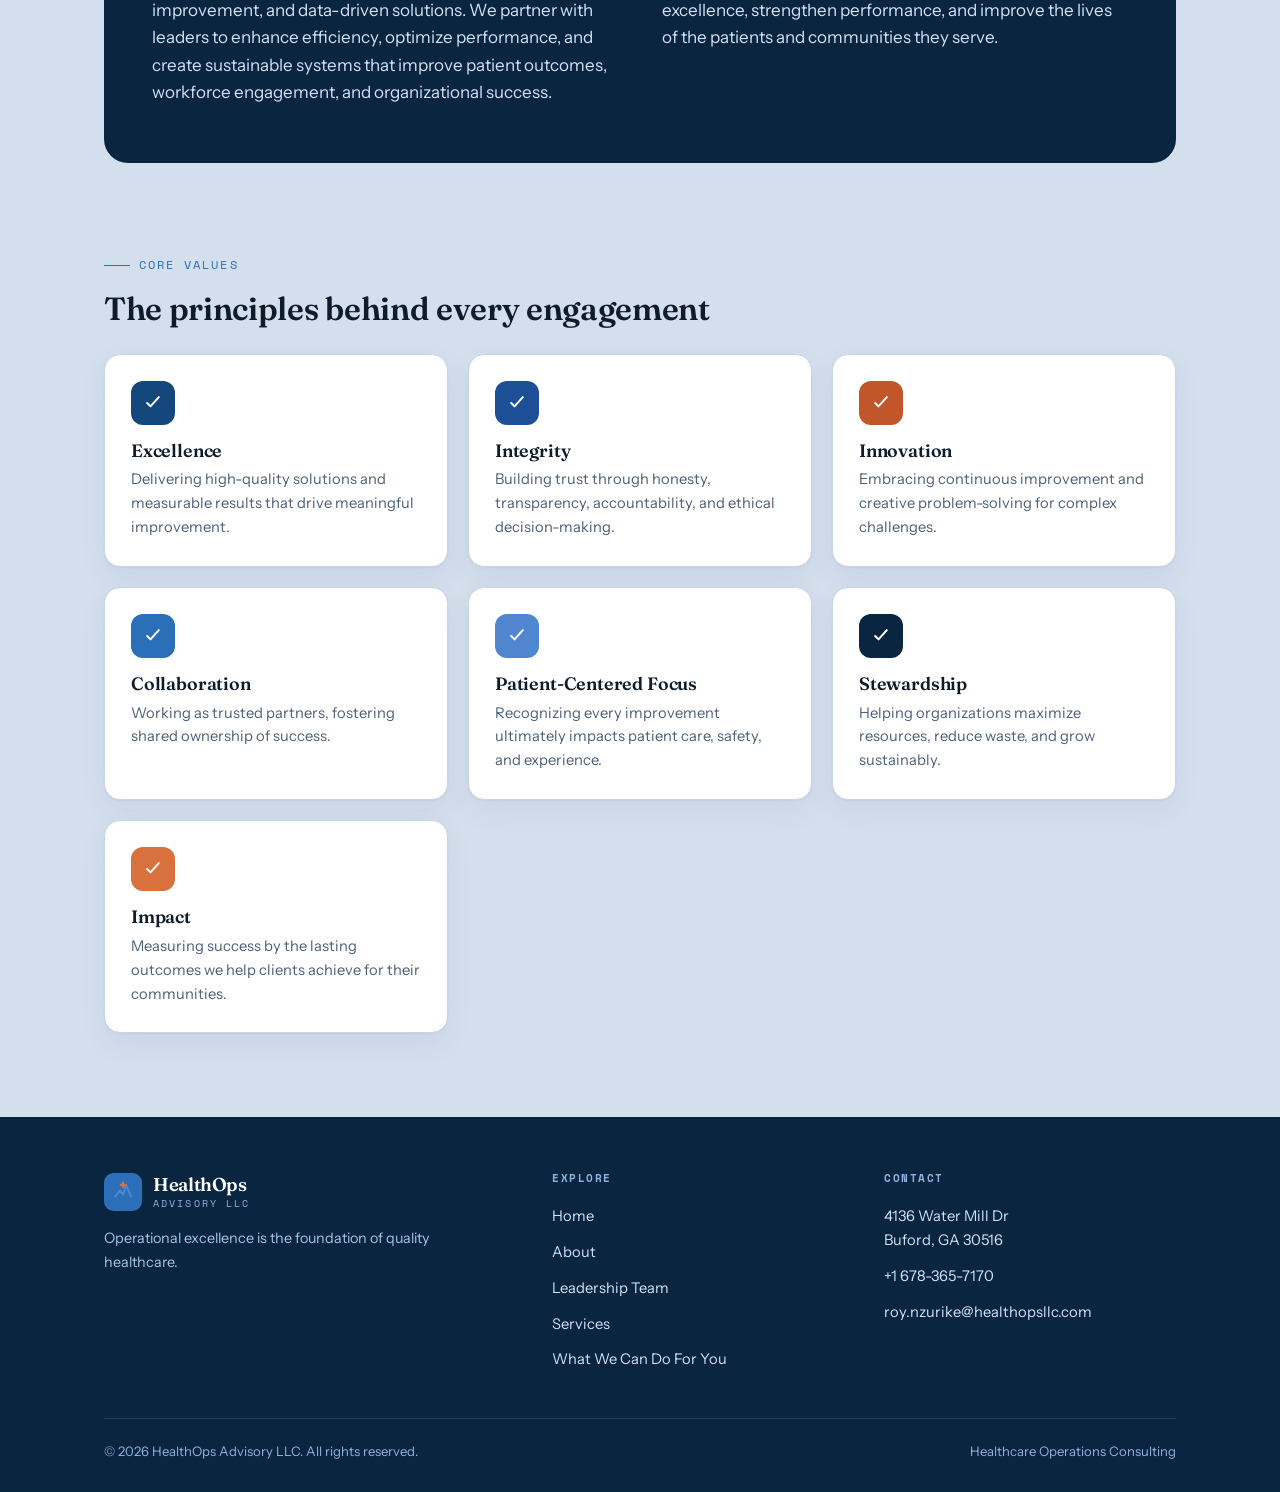
==== commit 6dc4936c: "Color Revamp and Image Inclusion" ====
--- a/about.html
+++ b/about.html
@@ -8,15 +8,15 @@
 <link rel="preconnect" href="https://fonts.googleapis.com">
 <link rel="preconnect" href="https://fonts.gstatic.com" crossorigin>
 <link href="https://fonts.googleapis.com/css2?family=Fraunces:opsz,wght@9..144,400;9..144,500;9..144,600;9..144,700&family=Instrument+Sans:wght@400;500;600&family=Space+Mono:wght@400;700&display=swap" rel="stylesheet">
-<link rel="stylesheet" href="styles.css">
+<link rel="stylesheet" href="styles.css?v=4">
 </head>
 <body>
 <header class="nav">
   <div class="nav-inner">
     <a class="brand" href="index.html" aria-label="HealthOps Advisory home">
       <svg class="mark" viewBox="0 0 48 48" fill="none" aria-hidden="true">
-        <rect width="48" height="48" rx="12" fill="#0c5f59"/>
-        <path d="M14 30 L20 22 L24 27 L28 15 L34 30" stroke="#5bb37e" stroke-width="2.6" stroke-linecap="round" stroke-linejoin="round"/>
+        <rect width="48" height="48" rx="12" fill="#14487d"/>
+        <path d="M14 30 L20 22 L24 27 L28 15 L34 30" stroke="#4f86cf" stroke-width="2.6" stroke-linecap="round" stroke-linejoin="round"/>
         <path d="M24 12 v6 M21 15 h6" stroke="#d9713f" stroke-width="2.6" stroke-linecap="round"/>
         <circle cx="34" cy="30" r="2.4" fill="#d9713f"/>
       </svg>
@@ -53,7 +53,11 @@
     <p class="lede">HealthOps Advisory LLC, established in 2026, is a healthcare operations advisory firm committed to helping organizations perform better and deliver exceptional patient care.</p>
   </div></div>
 
-  <section class="section" style="padding-top:36px;"><div class="wrap">
+  <section class="section" style="padding-top:28px;padding-bottom:0;"><div class="wrap">
+    <div class="media-banner"><img src="images/stethoscope-charts.jpg" alt="A stethoscope resting on printed performance charts and graphs"></div>
+  </div></section>
+
+  <section class="section" style="padding-top:44px;"><div class="wrap">
     <div class="two-col">
       <div class="prose">
         <p>We work alongside healthcare leaders to transform complex operational challenges into strategic opportunities through innovative, data-driven, and sustainable solutions. Our focus is helping physician practices and outpatient healthcare organizations improve operational performance, reduce inefficiencies, and increase patient access through process improvement and strategic operations consulting.</p>
@@ -71,7 +75,7 @@
 
   <section class="section" style="padding-top:0;"><div class="wrap">
     <div class="mv-band">
-      <svg class="deco" width="220" height="220" viewBox="0 0 220 220" fill="none"><circle cx="110" cy="110" r="80" stroke="#5bb37e" stroke-width="1.5"/><circle cx="110" cy="110" r="55" stroke="#d9713f" stroke-width="1.5"/><circle cx="110" cy="110" r="30" stroke="#7fb0aa" stroke-width="1.5"/></svg>
+      <svg class="deco" width="220" height="220" viewBox="0 0 220 220" fill="none"><circle cx="110" cy="110" r="80" stroke="#4f86cf" stroke-width="1.5"/><circle cx="110" cy="110" r="55" stroke="#d9713f" stroke-width="1.5"/><circle cx="110" cy="110" r="30" stroke="#8fb3e0" stroke-width="1.5"/></svg>
       <div class="mv-grid">
         <div><span class="eyebrow">Mission</span><h3>Why we exist</h3><p>To empower healthcare organizations to achieve operational excellence through strategic guidance, process improvement, and data-driven solutions. We partner with leaders to enhance efficiency, optimize performance, and create sustainable systems that improve patient outcomes, workforce engagement, and organizational success.</p></div>
         <div><span class="eyebrow">Vision</span><h3>Where we&rsquo;re headed</h3><p>To be a trusted leader in healthcare operations transformation &mdash; helping organizations achieve operational excellence, strengthen performance, and improve the lives of the patients and communities they serve.</p></div>
@@ -82,7 +86,7 @@
   <section class="section" style="padding-top:0;"><div class="wrap">
     <span class="eyebrow">Core values</span>
     <h2 style="font-size:2rem;margin-bottom:28px;">The principles behind every engagement</h2>
-    <div class="grid-3"><div class="value"><div class="vi" style="background:#0c5f59"><svg width="20" height="20" viewBox="0 0 24 24" fill="none"><path d="M5 12l4 4 10-11" stroke="currentColor" stroke-width="2.4" stroke-linecap="round" stroke-linejoin="round"/></svg></div><h4>Excellence</h4><p>Delivering high-quality solutions and measurable results that drive meaningful improvement.</p></div><div class="value"><div class="vi" style="background:#2f8f5c"><svg width="20" height="20" viewBox="0 0 24 24" fill="none"><path d="M5 12l4 4 10-11" stroke="currentColor" stroke-width="2.4" stroke-linecap="round" stroke-linejoin="round"/></svg></div><h4>Integrity</h4><p>Building trust through honesty, transparency, accountability, and ethical decision-making.</p></div><div class="value"><div class="vi" style="background:#c0562a"><svg width="20" height="20" viewBox="0 0 24 24" fill="none"><path d="M5 12l4 4 10-11" stroke="currentColor" stroke-width="2.4" stroke-linecap="round" stroke-linejoin="round"/></svg></div><h4>Innovation</h4><p>Embracing continuous improvement and creative problem-solving for complex challenges.</p></div><div class="value"><div class="vi" style="background:#158f86"><svg width="20" height="20" viewBox="0 0 24 24" fill="none"><path d="M5 12l4 4 10-11" stroke="currentColor" stroke-width="2.4" stroke-linecap="round" stroke-linejoin="round"/></svg></div><h4>Collaboration</h4><p>Working as trusted partners, fostering shared ownership of success.</p></div><div class="value"><div class="vi" style="background:#5bb37e"><svg width="20" height="20" viewBox="0 0 24 24" fill="none"><path d="M5 12l4 4 10-11" stroke="currentColor" stroke-width="2.4" stroke-linecap="round" stroke-linejoin="round"/></svg></div><h4>Patient-Centered Focus</h4><p>Recognizing every improvement ultimately impacts patient care, safety, and experience.</p></div><div class="value"><div class="vi" style="background:#08403d"><svg width="20" height="20" viewBox="0 0 24 24" fill="none"><path d="M5 12l4 4 10-11" stroke="currentColor" stroke-width="2.4" stroke-linecap="round" stroke-linejoin="round"/></svg></div><h4>Stewardship</h4><p>Helping organizations maximize resources, reduce waste, and grow sustainably.</p></div><div class="value"><div class="vi" style="background:#d9713f"><svg width="20" height="20" viewBox="0 0 24 24" fill="none"><path d="M5 12l4 4 10-11" stroke="currentColor" stroke-width="2.4" stroke-linecap="round" stroke-linejoin="round"/></svg></div><h4>Impact</h4><p>Measuring success by the lasting outcomes we help clients achieve for their communities.</p></div></div>
+    <div class="grid-3"><div class="value"><div class="vi" style="background:#14487d"><svg width="20" height="20" viewBox="0 0 24 24" fill="none"><path d="M5 12l4 4 10-11" stroke="currentColor" stroke-width="2.4" stroke-linecap="round" stroke-linejoin="round"/></svg></div><h4>Excellence</h4><p>Delivering high-quality solutions and measurable results that drive meaningful improvement.</p></div><div class="value"><div class="vi" style="background:#1c4f96"><svg width="20" height="20" viewBox="0 0 24 24" fill="none"><path d="M5 12l4 4 10-11" stroke="currentColor" stroke-width="2.4" stroke-linecap="round" stroke-linejoin="round"/></svg></div><h4>Integrity</h4><p>Building trust through honesty, transparency, accountability, and ethical decision-making.</p></div><div class="value"><div class="vi" style="background:#c0562a"><svg width="20" height="20" viewBox="0 0 24 24" fill="none"><path d="M5 12l4 4 10-11" stroke="currentColor" stroke-width="2.4" stroke-linecap="round" stroke-linejoin="round"/></svg></div><h4>Innovation</h4><p>Embracing continuous improvement and creative problem-solving for complex challenges.</p></div><div class="value"><div class="vi" style="background:#2a6fb8"><svg width="20" height="20" viewBox="0 0 24 24" fill="none"><path d="M5 12l4 4 10-11" stroke="currentColor" stroke-width="2.4" stroke-linecap="round" stroke-linejoin="round"/></svg></div><h4>Collaboration</h4><p>Working as trusted partners, fostering shared ownership of success.</p></div><div class="value"><div class="vi" style="background:#4f86cf"><svg width="20" height="20" viewBox="0 0 24 24" fill="none"><path d="M5 12l4 4 10-11" stroke="currentColor" stroke-width="2.4" stroke-linecap="round" stroke-linejoin="round"/></svg></div><h4>Patient-Centered Focus</h4><p>Recognizing every improvement ultimately impacts patient care, safety, and experience.</p></div><div class="value"><div class="vi" style="background:#0a2540"><svg width="20" height="20" viewBox="0 0 24 24" fill="none"><path d="M5 12l4 4 10-11" stroke="currentColor" stroke-width="2.4" stroke-linecap="round" stroke-linejoin="round"/></svg></div><h4>Stewardship</h4><p>Helping organizations maximize resources, reduce waste, and grow sustainably.</p></div><div class="value"><div class="vi" style="background:#d9713f"><svg width="20" height="20" viewBox="0 0 24 24" fill="none"><path d="M5 12l4 4 10-11" stroke="currentColor" stroke-width="2.4" stroke-linecap="round" stroke-linejoin="round"/></svg></div><h4>Impact</h4><p>Measuring success by the lasting outcomes we help clients achieve for their communities.</p></div></div>
   </div></section>
 </main>
 <footer>
@@ -91,13 +95,13 @@
       <div>
         <a class="brand" href="index.html" style="margin-bottom:16px;">
           <svg class="mark" viewBox="0 0 48 48" fill="none" aria-hidden="true">
-            <rect width="48" height="48" rx="12" fill="#158f86"/>
-            <path d="M14 30 L20 22 L24 27 L28 15 L34 30" stroke="#5bb37e" stroke-width="2.6" stroke-linecap="round" stroke-linejoin="round"/>
+            <rect width="48" height="48" rx="12" fill="#2a6fb8"/>
+            <path d="M14 30 L20 22 L24 27 L28 15 L34 30" stroke="#4f86cf" stroke-width="2.6" stroke-linecap="round" stroke-linejoin="round"/>
             <path d="M24 12 v6 M21 15 h6" stroke="#d9713f" stroke-width="2.6" stroke-linecap="round"/>
           </svg>
           <div class="name">HealthOps<small>Advisory&nbsp;LLC</small></div>
         </a>
-        <p style="color:#9cc3bd;font-size:.9rem;max-width:34ch;">Operational excellence is the foundation of quality healthcare.</p>
+        <p style="color:#a8c4e6;font-size:.9rem;max-width:34ch;">Operational excellence is the foundation of quality healthcare.</p>
       </div>
       <div>
         <h5>Explore</h5>
@@ -120,6 +124,6 @@
     </div>
   </div>
 </footer>
-<script src="main.js"></script>
+<script src="main.js?v=4"></script>
 </body>
 </html>
--- a/styles.css
+++ b/styles.css
@@ -1,14 +1,22 @@
 :root{
-  --teal-900:#08403d;--teal-700:#0c5f59;--teal-500:#158f86;--teal-100:#d7ebe8;
-  --green-600:#2f8f5c;--green-400:#5bb37e;--green-100:#dcefe2;
+  /* Blue ramp — primary brand palette */
+  --blue-900:#0a2540;  /* deep navy: bands, footer, mission block */
+  --blue-700:#14487d;  /* brand blue: headings, logo, gradients */
+  --blue-600:#1c4f96;  /* deep blue: positive metrics, accents */
+  --blue-500:#2a6fb8;  /* mid blue: icons, rules, eyebrows */
+  --blue-400:#4f86cf;  /* light blue: highlights, dots, checks */
+  --blue-200:#d3e2f7;  /* tint: icon backgrounds, hover states */
+  --blue-100:#dbe6f6;  /* lightest tint: chips */
+  /* Burnt orange — reserved for calls to action */
   --orange-600:#c0562a;--orange-500:#d9713f;--orange-100:#f7e2d6;
-  --ink:#0e2624;--paper:#f5f8f7;--card:#ffffff;--muted:#576b68;--line:#dce6e4;
-  --shadow:0 1px 2px rgba(8,64,61,.04),0 10px 30px rgba(8,64,61,.06);
-  --shadow-lg:0 20px 50px rgba(8,64,61,.12);
+  /* Surfaces & text */
+  --ink:#0d1b2a;--paper:#d4dfee;--card:#ffffff;--muted:#4d6079;--line:#c6d4e8;
+  --shadow:0 1px 2px rgba(10,37,64,.04),0 10px 30px rgba(10,37,64,.06);
+  --shadow-lg:0 20px 50px rgba(10,37,64,.12);
   --r:16px;--maxw:1120px;
 }
 *{box-sizing:border-box;}
-html{scroll-behavior:smooth;}
+html{scroll-behavior:smooth;overflow-x:hidden;}
 body{margin:0;background:var(--paper);color:var(--ink);font-family:"Instrument Sans",system-ui,sans-serif;font-size:17px;line-height:1.62;-webkit-font-smoothing:antialiased;}
 h1,h2,h3,h4,h5{font-family:"Fraunces",Georgia,serif;font-weight:600;line-height:1.1;margin:0;letter-spacing:-.01em;}
 p{margin:0 0 1rem;}
@@ -17,12 +25,12 @@
 main{display:block;animation:fade .4s ease;}
 @keyframes fade{from{opacity:0;transform:translateY(8px);}to{opacity:1;transform:none;}}
 
-.eyebrow{font-family:"Space Mono",monospace;font-size:.72rem;letter-spacing:.18em;text-transform:uppercase;color:var(--teal-500);display:inline-flex;align-items:center;gap:.55rem;margin-bottom:1rem;}
-.eyebrow::before{content:"";width:26px;height:1px;background:var(--teal-500);display:inline-block;}
+.eyebrow{font-family:"Space Mono",monospace;font-size:.72rem;letter-spacing:.18em;text-transform:uppercase;color:var(--blue-500);display:inline-flex;align-items:center;gap:.55rem;margin-bottom:1rem;}
+.eyebrow::before{content:"";width:26px;height:1px;background:var(--blue-500);display:inline-block;}
 .wrap{max-width:var(--maxw);margin:0 auto;padding:0 24px;}
 
 /* NAV */
-header.nav{position:sticky;top:0;z-index:100;background:rgba(245,248,247,.85);backdrop-filter:saturate(180%) blur(12px);border-bottom:1px solid var(--line);}
+header.nav{position:sticky;top:0;z-index:100;background:rgba(212,223,238,.92);backdrop-filter:saturate(180%) blur(12px);border-bottom:1px solid var(--line);}
 .nav-inner{max-width:var(--maxw);margin:0 auto;padding:14px 24px;display:flex;align-items:center;justify-content:space-between;gap:24px;}
 .brand{display:flex;align-items:center;gap:11px;cursor:pointer;flex-shrink:0;}
 .brand .mark{width:38px;height:38px;flex-shrink:0;}
@@ -30,8 +38,8 @@
 .brand .name small{display:block;font-family:"Space Mono";font-weight:400;font-size:.6rem;letter-spacing:.22em;color:var(--muted);text-transform:uppercase;margin-top:4px;}
 nav.links{display:flex;align-items:center;gap:4px;}
 .navlink{font-size:.95rem;font-weight:500;color:var(--ink);padding:9px 14px;border-radius:9px;cursor:pointer;transition:background .18s,color .18s;white-space:nowrap;background:none;border:none;font-family:inherit;}
-.navlink:hover{background:var(--teal-100);color:var(--teal-700);}
-.navlink.active{color:var(--teal-700);background:var(--teal-100);}
+.navlink:hover{background:var(--blue-200);color:var(--blue-700);}
+.navlink.active{color:var(--blue-700);background:var(--blue-200);}
 .dropdown{position:relative;}
 .dropdown>.navlink{display:inline-flex;align-items:center;gap:6px;}
 .caret{width:9px;height:9px;transition:transform .2s;}
@@ -45,8 +53,8 @@
 .menu-item .lbl{font-size:.9rem;line-height:1.3;font-weight:500;color:var(--ink);}
 .cta-btn{background:var(--orange-600);color:#fff;font-weight:600;font-size:.92rem;padding:11px 20px;border-radius:11px;cursor:pointer;border:none;font-family:inherit;transition:transform .15s,box-shadow .15s,background .15s;white-space:nowrap;box-shadow:0 8px 20px rgba(192,86,42,.22);display:inline-block;text-align:center;}
 .cta-btn:hover{background:var(--orange-500);transform:translateY(-1px);box-shadow:0 12px 26px rgba(192,86,42,.3);}
-.cta-ghost{background:transparent;color:var(--teal-700);border:1.5px solid var(--teal-500);box-shadow:none;}
-.cta-ghost:hover{background:var(--teal-100);color:var(--teal-700);}
+.cta-ghost{background:transparent;color:var(--blue-700);border:1.5px solid var(--blue-500);box-shadow:none;}
+.cta-ghost:hover{background:var(--blue-200);color:var(--blue-700);}
 .hamburger{display:none;background:none;border:none;cursor:pointer;padding:8px;}
 .hamburger span{display:block;width:24px;height:2px;background:var(--ink);margin:5px 0;border-radius:2px;transition:.25s;}
 
@@ -57,7 +65,7 @@
 .hero{position:relative;overflow:hidden;padding:96px 0 72px;}
 .hero-grid{display:grid;grid-template-columns:1.05fr .95fr;gap:56px;align-items:center;}
 .hero h1{font-size:clamp(2.5rem,5.2vw,4.1rem);letter-spacing:-.025em;}
-.hero h1 em{font-style:italic;color:var(--teal-700);}
+.hero h1 em{font-style:italic;color:var(--blue-700);}
 .hero .lede{font-size:1.16rem;color:var(--muted);max-width:34ch;margin:1.4rem 0 2rem;}
 .hero-cta{display:flex;gap:12px;flex-wrap:wrap;margin-bottom:2.4rem;}
 .delta{background:var(--card);border:1px solid var(--line);border-radius:var(--r);padding:18px 20px;box-shadow:var(--shadow);max-width:430px;}
@@ -67,10 +75,10 @@
 .delta-metric .k{font-family:"Space Mono";font-size:.66rem;color:var(--muted);text-transform:uppercase;letter-spacing:.08em;}
 .delta-metric .v{font-family:"Fraunces";font-size:1.7rem;font-weight:600;line-height:1.1;}
 .delta-metric.before .v{color:var(--muted);}
-.delta-metric.after .v{color:var(--green-600);}
+.delta-metric.after .v{color:var(--blue-600);}
 .delta-arrow{color:var(--orange-600);font-weight:700;font-size:1.3rem;}
 .hero-art{position:relative;}
-.hero-art svg{width:100%;height:auto;filter:drop-shadow(0 24px 50px rgba(8,64,61,.14));}
+.hero-art svg{width:100%;height:auto;filter:drop-shadow(0 24px 50px rgba(10,37,64,.14));}
 .kpi-strip{display:grid;grid-template-columns:repeat(4,1fr);gap:1px;background:var(--line);border:1px solid var(--line);border-radius:var(--r);overflow:hidden;margin-top:64px;}
 .kpi{background:var(--card);padding:22px 20px;}
 .kpi .kt{font-family:"Space Mono";font-size:.6rem;letter-spacing:.12em;text-transform:uppercase;color:var(--orange-600);margin-bottom:9px;}
@@ -83,14 +91,14 @@
 .page-head .lede{font-size:1.15rem;color:var(--muted);max-width:58ch;margin-top:1rem;}
 .two-col{display:grid;grid-template-columns:1.35fr .65fr;gap:56px;align-items:start;}
 .prose h2{font-size:1.9rem;margin:0 0 .8rem;}
-.prose p{color:#243c39;}
-.prose .quote{border-left:3px solid var(--orange-500);padding-left:22px;margin:28px 0;font-family:"Fraunces";font-size:1.35rem;font-style:italic;color:var(--teal-700);line-height:1.4;}
+.prose p{color:#24374d;}
+.prose .quote{border-left:3px solid var(--orange-500);padding-left:22px;margin:28px 0;font-family:"Fraunces";font-size:1.35rem;font-style:italic;color:var(--blue-700);line-height:1.4;}
 .card{background:var(--card);border:1px solid var(--line);border-radius:var(--r);box-shadow:var(--shadow);}
 .contact-card{padding:28px;}
 .contact-card h3{font-size:1.15rem;margin-bottom:16px;}
 .contact-row{display:flex;gap:12px;align-items:flex-start;padding:10px 0;border-top:1px solid var(--line);}
 .contact-row:first-of-type{border-top:none;}
-.contact-row .ico{width:34px;height:34px;border-radius:9px;background:var(--teal-100);display:flex;align-items:center;justify-content:center;flex-shrink:0;color:var(--teal-700);}
+.contact-row .ico{width:34px;height:34px;border-radius:9px;background:var(--blue-200);display:flex;align-items:center;justify-content:center;flex-shrink:0;color:var(--blue-700);}
 .contact-row .ck{font-family:"Space Mono";font-size:.58rem;letter-spacing:.1em;text-transform:uppercase;color:var(--muted);}
 .contact-row .cv{font-size:.92rem;font-weight:500;word-break:break-word;}
 
@@ -102,13 +110,13 @@
 .value h4{font-size:1.12rem;margin-bottom:8px;}
 .value p{font-size:.92rem;color:var(--muted);margin:0;}
 
-.mv-band{background:var(--teal-900);color:#fff;border-radius:24px;padding:56px 48px;margin-top:8px;position:relative;overflow:hidden;}
+.mv-band{background:var(--blue-900);color:#fff;border-radius:24px;padding:56px 48px;margin-top:8px;position:relative;overflow:hidden;}
 .mv-band .deco{position:absolute;right:-40px;top:-40px;opacity:.5;}
 .mv-grid{display:grid;grid-template-columns:1fr 1fr;gap:44px;position:relative;z-index:2;}
-.mv-grid .eyebrow{color:var(--green-400);}
-.mv-grid .eyebrow::before{background:var(--green-400);}
+.mv-grid .eyebrow{color:var(--blue-400);}
+.mv-grid .eyebrow::before{background:var(--blue-400);}
 .mv-grid h3{font-size:1.6rem;margin-bottom:12px;color:#fff;}
-.mv-grid p{color:#cfe4e0;margin:0;}
+.mv-grid p{color:#d3e2f7;margin:0;}
 
 /* LEADERSHIP */
 .leader{display:grid;grid-template-columns:.8fr 1.2fr;gap:48px;align-items:start;}
@@ -119,10 +127,10 @@
 .portrait .badge .br{font-family:"Space Mono";font-size:.6rem;letter-spacing:.1em;text-transform:uppercase;color:var(--orange-600);margin-top:3px;}
 .cred-list{display:grid;gap:12px;margin-top:24px;}
 .cred{display:flex;gap:12px;align-items:flex-start;padding:14px 16px;background:var(--card);border:1px solid var(--line);border-radius:12px;box-shadow:var(--shadow);}
-.cred .cd{font-family:"Space Mono";font-size:.66rem;color:var(--teal-500);letter-spacing:.08em;text-transform:uppercase;}
+.cred .cd{font-family:"Space Mono";font-size:.66rem;color:var(--blue-500);letter-spacing:.08em;text-transform:uppercase;}
 .cred .ct{font-weight:500;font-size:.95rem;}
 .expertise{display:flex;flex-wrap:wrap;gap:8px;margin-top:20px;}
-.chip{font-family:"Space Mono";font-size:.72rem;padding:6px 12px;border-radius:20px;background:var(--green-100);color:var(--teal-900);border:1px solid var(--green-400);}
+.chip{font-family:"Space Mono";font-size:.72rem;padding:6px 12px;border-radius:20px;background:var(--blue-100);color:var(--blue-900);border:1px solid var(--blue-400);}
 
 /* SERVICES */
 .svc-list{display:grid;gap:18px;}
@@ -130,60 +138,78 @@
 .svc:hover{box-shadow:var(--shadow-lg);transform:translateY(-2px);}
 .svc.flash{border-color:var(--orange-500);box-shadow:0 0 0 3px var(--orange-100),var(--shadow-lg);}
 .svc .sn{font-family:"Space Mono";font-size:.8rem;color:var(--orange-600);padding-top:4px;}
-.svc .sicon{width:52px;height:52px;border-radius:13px;background:var(--teal-100);display:flex;align-items:center;justify-content:center;color:var(--teal-700);flex-shrink:0;}
+.svc .sicon{width:52px;height:52px;border-radius:13px;background:var(--blue-200);display:flex;align-items:center;justify-content:center;color:var(--blue-700);flex-shrink:0;}
 .svc h3{font-size:1.25rem;margin-bottom:8px;}
 .svc p{color:var(--muted);font-size:.96rem;margin:0;}
 
 /* WHAT WE CAN DO */
 .phase-spine{position:relative;margin-top:20px;}
-.phase-spine::before{content:"";position:absolute;left:27px;top:14px;bottom:14px;width:2px;background:linear-gradient(var(--teal-500),var(--green-400),var(--orange-500));}
+.phase-spine::before{content:"";position:absolute;left:27px;top:14px;bottom:14px;width:2px;background:linear-gradient(var(--blue-500),var(--blue-400),var(--orange-500));}
 .phase{position:relative;padding:0 0 34px 78px;}
-.phase .pdot{position:absolute;left:0;top:0;width:56px;height:56px;border-radius:50%;background:var(--card);border:2px solid var(--teal-500);display:flex;align-items:center;justify-content:center;font-family:"Fraunces";font-weight:600;font-size:1.3rem;color:var(--teal-700);z-index:2;box-shadow:var(--shadow);}
+.phase .pdot{position:absolute;left:0;top:0;width:56px;height:56px;border-radius:50%;background:var(--card);border:2px solid var(--blue-500);display:flex;align-items:center;justify-content:center;font-family:"Fraunces";font-weight:600;font-size:1.3rem;color:var(--blue-700);z-index:2;box-shadow:var(--shadow);}
 .phase .pweeks{font-family:"Space Mono";font-size:.62rem;letter-spacing:.1em;text-transform:uppercase;color:var(--orange-600);margin-bottom:4px;}
 .phase h3{font-size:1.35rem;margin-bottom:8px;}
 .phase p{color:var(--muted);margin:0 0 12px;font-size:.96rem;}
 .phase .plist{display:flex;flex-wrap:wrap;gap:7px;}
-.phase .pl{font-size:.82rem;padding:5px 11px;border-radius:8px;background:var(--paper);border:1px solid var(--line);color:#3a504d;}
+.phase .pl{font-size:.82rem;padding:5px 11px;border-radius:8px;background:var(--paper);border:1px solid var(--line);color:#3a4c63;}
 .roadmap{display:grid;grid-template-columns:repeat(3,1fr);gap:20px;margin-top:8px;}
 .rm{padding:26px;border-radius:var(--r);background:var(--card);border:1px solid var(--line);box-shadow:var(--shadow);}
 .rm .rmh{display:flex;align-items:baseline;gap:10px;margin-bottom:16px;}
-.rm .rmn{font-family:"Fraunces";font-size:2.2rem;font-weight:600;color:var(--teal-700);}
+.rm .rmn{font-family:"Fraunces";font-size:2.2rem;font-weight:600;color:var(--blue-700);}
 .rm .rmu{font-family:"Space Mono";font-size:.62rem;text-transform:uppercase;letter-spacing:.1em;color:var(--muted);}
 .rm ul{margin:0;padding:0;list-style:none;}
-.rm li{position:relative;padding:6px 0 6px 22px;font-size:.9rem;color:#334845;border-top:1px solid var(--line);}
+.rm li{position:relative;padding:6px 0 6px 22px;font-size:.9rem;color:#33455c;border-top:1px solid var(--line);}
 .rm li:first-child{border-top:none;}
-.rm li::before{content:"";position:absolute;left:0;top:14px;width:8px;height:8px;border-radius:50%;background:var(--green-400);}
+.rm li::before{content:"";position:absolute;left:0;top:14px;width:8px;height:8px;border-radius:50%;background:var(--blue-400);}
 .pillars{display:grid;grid-template-columns:repeat(4,1fr);gap:0;border:1px solid var(--line);border-radius:var(--r);overflow:hidden;background:var(--line);margin-top:8px;}
 .pillar{background:var(--card);padding:28px 24px;}
 .pillar .pnum{font-family:"Space Mono";font-size:.7rem;color:var(--orange-600);}
-.pillar h4{font-size:1.25rem;margin:10px 0 8px;color:var(--teal-700);}
+.pillar h4{font-size:1.25rem;margin:10px 0 8px;color:var(--blue-700);}
 .pillar p{font-size:.86rem;color:var(--muted);margin:0;}
 .deliverables{display:grid;grid-template-columns:repeat(2,1fr);gap:12px;}
 .deliv{display:flex;gap:12px;align-items:center;padding:14px 18px;background:var(--card);border:1px solid var(--line);border-radius:12px;box-shadow:var(--shadow);}
-.deliv .dchk{width:22px;height:22px;border-radius:50%;background:var(--green-100);color:var(--green-600);display:flex;align-items:center;justify-content:center;flex-shrink:0;}
+.deliv .dchk{width:22px;height:22px;border-radius:50%;background:var(--blue-100);color:var(--blue-600);display:flex;align-items:center;justify-content:center;flex-shrink:0;}
 .deliv span{font-size:.92rem;font-weight:500;}
 
 /* CONTACT FORM */
 .cform input,.cform textarea{padding:12px 14px;border:1px solid var(--line);border-radius:10px;font-family:inherit;font-size:.95rem;background:var(--paper);color:var(--ink);width:100%;}
 .cform textarea{resize:vertical;}
-.cform input:focus,.cform textarea:focus{outline:2px solid var(--teal-500);outline-offset:1px;background:#fff;}
+.cform input:focus,.cform textarea:focus{outline:2px solid var(--blue-500);outline-offset:1px;background:#fff;}
 
 /* CTA BAND + FOOTER */
-.band{background:linear-gradient(120deg,var(--teal-700),var(--teal-900));color:#fff;border-radius:24px;padding:56px 48px;text-align:center;position:relative;overflow:hidden;}
+.band{background:linear-gradient(120deg,var(--blue-700),var(--blue-900));color:#fff;border-radius:24px;padding:56px 48px;text-align:center;position:relative;overflow:hidden;}
 .band h2{font-size:clamp(1.8rem,3.6vw,2.6rem);color:#fff;margin-bottom:12px;}
-.band p{color:#cfe4e0;max-width:52ch;margin:0 auto 26px;}
+.band p{color:#d3e2f7;max-width:52ch;margin:0 auto 26px;}
 .band .deco2{position:absolute;inset:0;opacity:.14;pointer-events:none;}
-footer{background:var(--teal-900);color:#bcd6d1;padding:56px 0 30px;}
+footer{background:var(--blue-900);color:#c3d6ee;padding:56px 0 30px;}
 .foot-grid{display:grid;grid-template-columns:1.4fr 1fr 1fr;gap:40px;}
 footer .brand .name{color:#fff;}
-footer .brand .name small{color:#7fb0aa;}
-footer h5{font-family:"Space Mono";font-size:.66rem;letter-spacing:.14em;text-transform:uppercase;color:#7fb0aa;margin:0 0 14px;}
-footer .fl{display:block;padding:6px 0;cursor:pointer;color:#cfe4e0;font-size:.92rem;transition:color .15s;background:none;border:none;font-family:inherit;text-align:left;}
+footer .brand .name small{color:#8fb3e0;}
+footer h5{font-family:"Space Mono";font-size:.66rem;letter-spacing:.14em;text-transform:uppercase;color:#8fb3e0;margin:0 0 14px;}
+footer .fl{display:block;padding:6px 0;cursor:pointer;color:#d3e2f7;font-size:.92rem;transition:color .15s;background:none;border:none;font-family:inherit;text-align:left;}
 footer .fl:hover{color:#fff;}
-.foot-bottom{border-top:1px solid rgba(255,255,255,.12);margin-top:40px;padding-top:22px;display:flex;justify-content:space-between;flex-wrap:wrap;gap:12px;font-size:.82rem;color:#7fb0aa;}
+.foot-bottom{border-top:1px solid rgba(255,255,255,.12);margin-top:40px;padding-top:22px;display:flex;justify-content:space-between;flex-wrap:wrap;gap:12px;font-size:.82rem;color:#8fb3e0;}
+
+/* IMAGERY */
+.hero-photo{border-radius:20px;overflow:hidden;box-shadow:var(--shadow-lg);border:1px solid var(--line);}
+.hero-photo img{width:100%;aspect-ratio:4/3;object-fit:cover;object-position:center;display:block;}
+.media-banner{width:100%;border-radius:20px;overflow:hidden;box-shadow:var(--shadow-lg);border:1px solid var(--line);background:var(--card);}
+.media-banner img{width:100%;height:clamp(200px,32vw,360px);object-fit:cover;display:block;}
+.media-cap{font-family:"Space Mono";font-size:.62rem;letter-spacing:.12em;text-transform:uppercase;color:var(--muted);margin-top:10px;}
+.feature{display:grid;grid-template-columns:1fr 1fr;gap:44px;align-items:stretch;}
+.feature .ftext{align-self:center;}
+.feature .fimg{border-radius:18px;overflow:hidden;box-shadow:var(--shadow-lg);border:1px solid var(--line);}
+.feature .fimg img{width:100%;height:100%;min-height:280px;max-height:440px;object-fit:cover;display:block;}
+.feature.rev .ftext{order:2;}
+.feature.rev .fimg{order:1;}
+.feature h2{font-size:1.9rem;margin-bottom:.7rem;}
+.feature p{color:var(--muted);margin:0;}
 
 /* RESPONSIVE */
 @media(max-width:960px){
+  .feature{grid-template-columns:1fr;gap:28px;}
+  .feature.rev .ftext,.feature.rev .fimg{order:0;}
+  .feature .fimg img{min-height:240px;max-height:340px;}
   .hero-grid,.two-col,.leader,.mv-grid{grid-template-columns:1fr;gap:36px;}
   .hero-art{order:-1;max-width:460px;margin:0 auto;}
   .kpi-strip{grid-template-columns:repeat(2,1fr);}
@@ -191,15 +217,34 @@
   .foot-grid{grid-template-columns:1fr 1fr;}
 }
 @media(max-width:760px){
-  nav.links{position:fixed;top:67px;left:0;right:0;bottom:0;background:var(--paper);flex-direction:column;align-items:stretch;gap:2px;padding:18px 20px;transform:translateX(100%);transition:transform .3s;overflow-y:auto;border-top:1px solid var(--line);}
-  nav.links.open{transform:translateX(0);}
-  .navlink{padding:14px 12px;font-size:1.05rem;border-radius:10px;}
+  .hamburger{display:block;}
+  /* Full-width panel anchored under the header — no off-canvas transform,
+     so it can never push the page sideways. */
+  nav.links{
+    display:none;
+    position:absolute;
+    top:100%;left:0;right:0;
+    flex-direction:column;
+    align-items:stretch;
+    gap:2px;
+    background:var(--paper);
+    border-top:1px solid var(--line);
+    border-bottom:1px solid var(--line);
+    box-shadow:var(--shadow-lg);
+    padding:12px 24px 18px;
+    max-height:calc(100vh - 66px);
+    overflow-y:auto;
+    -webkit-overflow-scrolling:touch;
+    z-index:99;
+  }
+  nav.links.open{display:flex;}
+  .navlink{width:100%;padding:14px 12px;font-size:1.05rem;border-radius:10px;}
   .dropdown{width:100%;}
-  .dropdown .menu{position:static;transform:none;width:100%;opacity:1;visibility:visible;box-shadow:none;border:none;background:transparent;padding:4px 0 10px 12px;display:none;}
+  .dropdown>.navlink{display:flex;justify-content:space-between;}
+  .dropdown .menu{position:static;transform:none;width:100%;opacity:1;visibility:visible;box-shadow:none;border:none;background:transparent;padding:4px 0 10px 8px;display:none;}
   .dropdown.open .menu{display:block;}
-  .menu-item{padding:10px;}
-  .cta-btn.nav-cta{margin-top:10px;}
-  .hamburger{display:block;}
+  .menu-item{padding:11px 10px;border-radius:8px;}
+  .cta-btn.nav-cta{width:100%;margin:10px 0 0;}
   .caret{transform:rotate(0)!important;}
   .dropdown.open .caret{transform:rotate(180deg)!important;}
 }
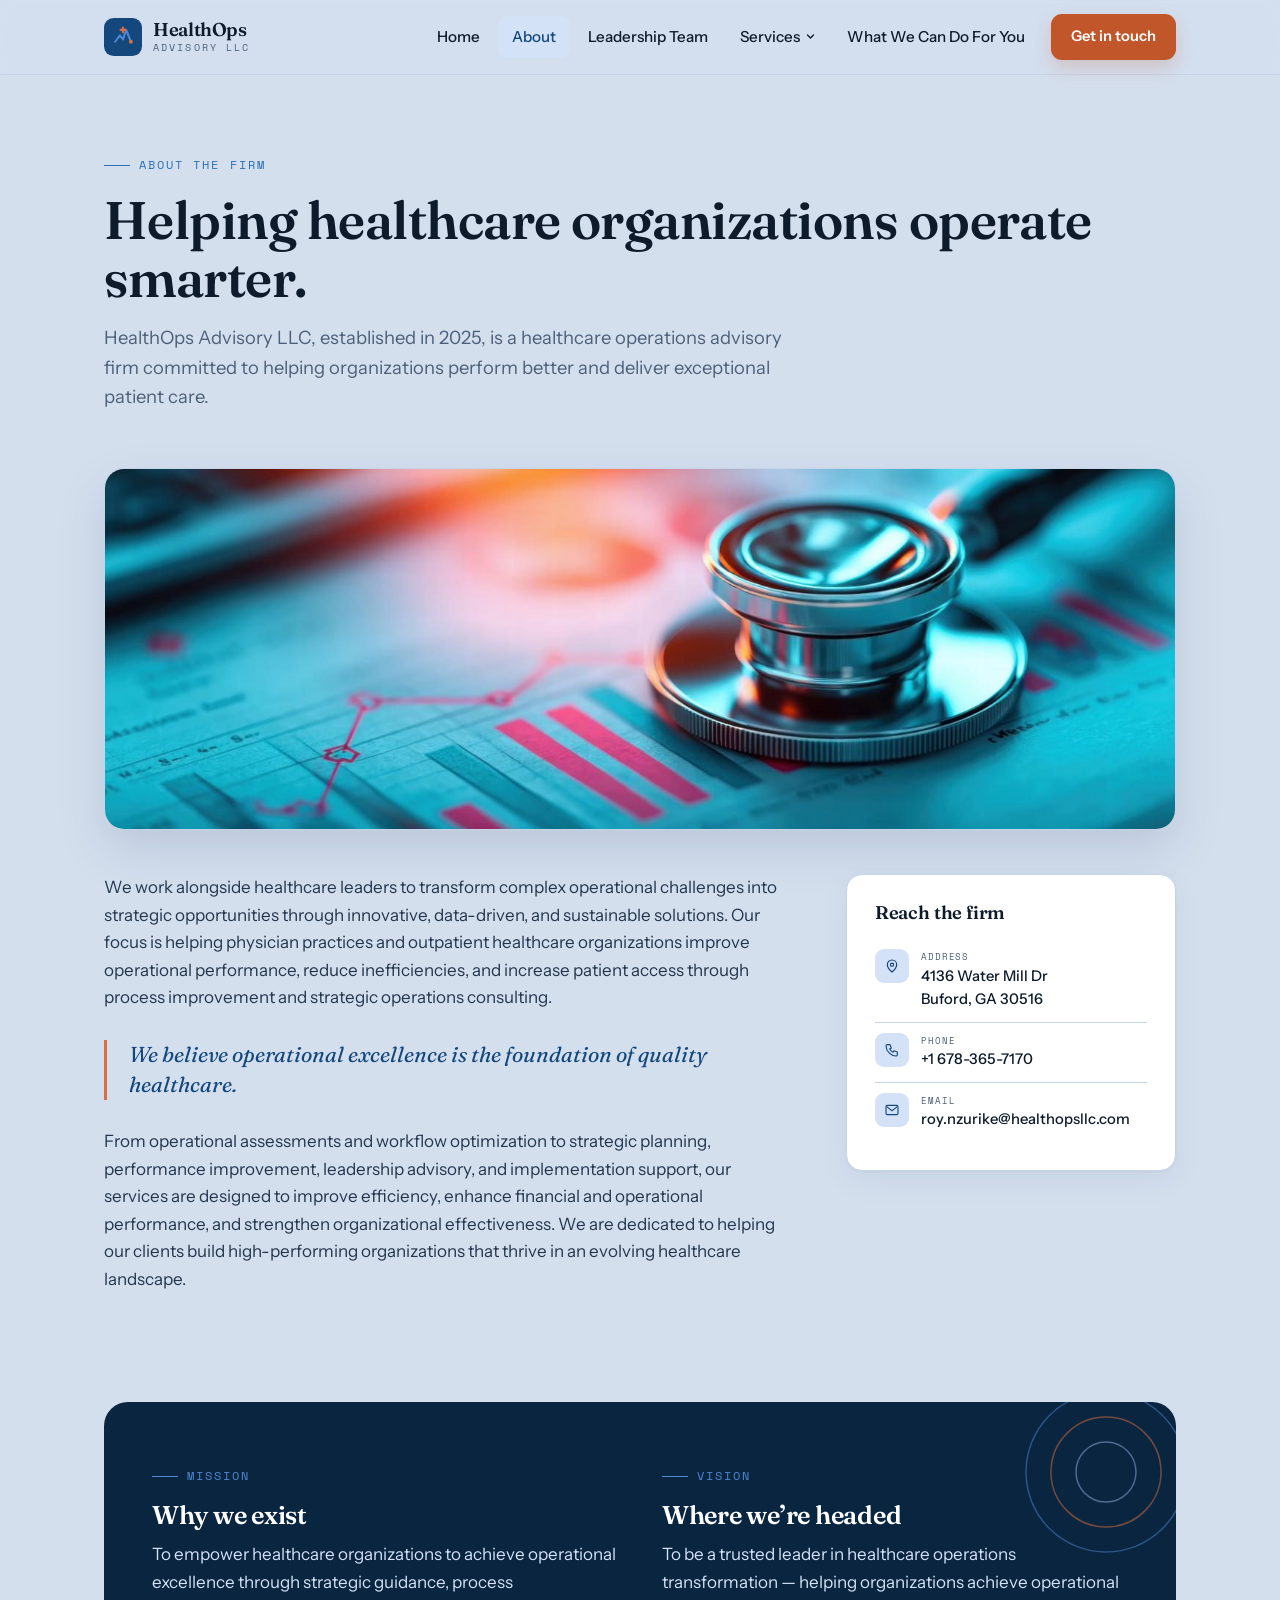
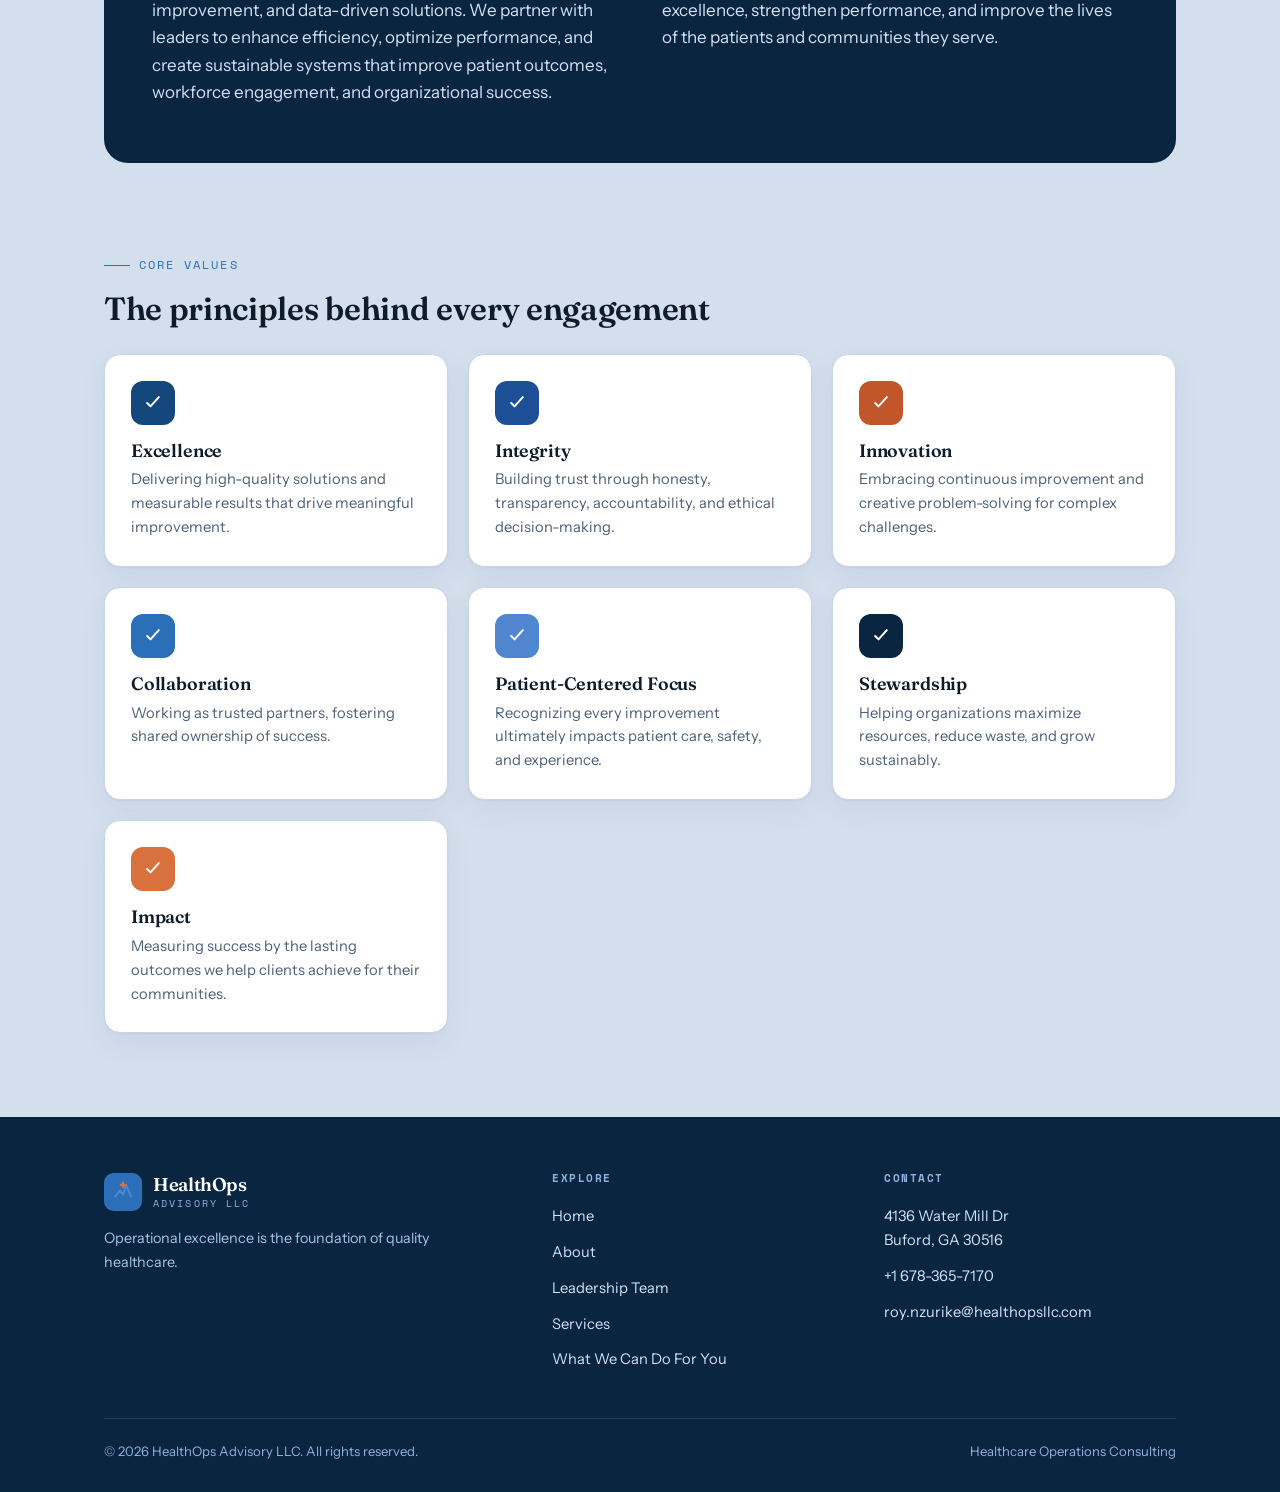
==== commit dc2d7a2f: "Add files via upload" ====
--- a/about.html
+++ b/about.html
@@ -8,7 +8,7 @@
 <link rel="preconnect" href="https://fonts.googleapis.com">
 <link rel="preconnect" href="https://fonts.gstatic.com" crossorigin>
 <link href="https://fonts.googleapis.com/css2?family=Fraunces:opsz,wght@9..144,400;9..144,500;9..144,600;9..144,700&family=Instrument+Sans:wght@400;500;600&family=Space+Mono:wght@400;700&display=swap" rel="stylesheet">
-<link rel="stylesheet" href="styles.css?v=4">
+<link rel="stylesheet" href="styles.css?v=8">
 </head>
 <body>
 <header class="nav">
@@ -50,7 +50,7 @@
 <div class="page-head"><div class="wrap">
     <span class="eyebrow">About the firm</span>
     <h1>Helping healthcare organizations operate smarter.</h1>
-    <p class="lede">HealthOps Advisory LLC, established in 2026, is a healthcare operations advisory firm committed to helping organizations perform better and deliver exceptional patient care.</p>
+    <p class="lede">HealthOps Advisory LLC, established in 2025, is a healthcare operations advisory firm committed to helping organizations perform better and deliver exceptional patient care.</p>
   </div></div>
 
   <section class="section" style="padding-top:28px;padding-bottom:0;"><div class="wrap">
@@ -124,6 +124,6 @@
     </div>
   </div>
 </footer>
-<script src="main.js?v=4"></script>
+<script src="main.js?v=8"></script>
 </body>
 </html>
--- a/styles.css
+++ b/styles.css
@@ -122,6 +122,9 @@
 .leader{display:grid;grid-template-columns:.8fr 1.2fr;gap:48px;align-items:start;}
 .portrait{position:relative;border-radius:20px;overflow:hidden;box-shadow:var(--shadow-lg);border:1px solid var(--line);}
 .portrait svg{width:100%;display:block;}
+.portrait img{width:100%;aspect-ratio:4/5;object-fit:cover;object-position:center 18%;display:block;}
+.portrait::after{content:"";position:absolute;left:0;right:0;bottom:0;height:36%;background:linear-gradient(transparent,rgba(10,37,64,.30));pointer-events:none;}
+.portrait .badge{z-index:2;}
 .portrait .badge{position:absolute;left:20px;bottom:20px;background:rgba(255,255,255,.94);border-radius:12px;padding:12px 16px;box-shadow:var(--shadow);}
 .portrait .badge .bn{font-family:"Fraunces";font-weight:600;font-size:1.05rem;}
 .portrait .badge .br{font-family:"Space Mono";font-size:.6rem;letter-spacing:.1em;text-transform:uppercase;color:var(--orange-600);margin-top:3px;}
@@ -145,13 +148,15 @@
 /* WHAT WE CAN DO */
 .phase-spine{position:relative;margin-top:20px;}
 .phase-spine::before{content:"";position:absolute;left:27px;top:14px;bottom:14px;width:2px;background:linear-gradient(var(--blue-500),var(--blue-400),var(--orange-500));}
-.phase{position:relative;padding:0 0 34px 78px;}
-.phase .pdot{position:absolute;left:0;top:0;width:56px;height:56px;border-radius:50%;background:var(--card);border:2px solid var(--blue-500);display:flex;align-items:center;justify-content:center;font-family:"Fraunces";font-weight:600;font-size:1.3rem;color:var(--blue-700);z-index:2;box-shadow:var(--shadow);}
+.phase{position:relative;margin:0 0 20px 78px;padding:24px 28px;background:var(--card);border:1px solid var(--line);border-radius:var(--r);box-shadow:var(--shadow);transition:box-shadow .25s,transform .25s;}
+.phase:last-child{margin-bottom:0;}
+.phase:hover{box-shadow:var(--shadow-lg);transform:translateY(-2px);}
+.phase .pdot{position:absolute;left:-78px;top:20px;width:56px;height:56px;border-radius:50%;background:var(--card);border:2px solid var(--blue-500);display:flex;align-items:center;justify-content:center;font-family:"Fraunces";font-weight:600;font-size:1.3rem;color:var(--blue-700);z-index:2;box-shadow:var(--shadow);}
 .phase .pweeks{font-family:"Space Mono";font-size:.62rem;letter-spacing:.1em;text-transform:uppercase;color:var(--orange-600);margin-bottom:4px;}
 .phase h3{font-size:1.35rem;margin-bottom:8px;}
 .phase p{color:var(--muted);margin:0 0 12px;font-size:.96rem;}
 .phase .plist{display:flex;flex-wrap:wrap;gap:7px;}
-.phase .pl{font-size:.82rem;padding:5px 11px;border-radius:8px;background:var(--paper);border:1px solid var(--line);color:#3a4c63;}
+.phase .pl{font-size:.82rem;padding:5px 11px;border-radius:8px;background:var(--blue-100);border:1px solid var(--blue-200);color:#24374d;}
 .roadmap{display:grid;grid-template-columns:repeat(3,1fr);gap:20px;margin-top:8px;}
 .rm{padding:26px;border-radius:var(--r);background:var(--card);border:1px solid var(--line);box-shadow:var(--shadow);}
 .rm .rmh{display:flex;align-items:baseline;gap:10px;margin-bottom:16px;}
@@ -172,9 +177,18 @@
 .deliv span{font-size:.92rem;font-weight:500;}
 
 /* CONTACT FORM */
-.cform input,.cform textarea{padding:12px 14px;border:1px solid var(--line);border-radius:10px;font-family:inherit;font-size:.95rem;background:var(--paper);color:var(--ink);width:100%;}
+.cform{display:grid;gap:12px;}
+.cform input,.cform textarea{padding:12px 14px;border:1px solid var(--line);border-radius:10px;font-family:inherit;font-size:.95rem;background:var(--paper);color:var(--ink);width:100%;transition:border-color .18s,background .18s;}
 .cform textarea{resize:vertical;}
 .cform input:focus,.cform textarea:focus{outline:2px solid var(--blue-500);outline-offset:1px;background:#fff;}
+.cform input.invalid,.cform textarea.invalid{border-color:var(--orange-600);background:#fff6f1;}
+.cform button{margin-top:2px;}
+.form-note{font-size:.86rem;margin:2px 0 0;min-height:1.2em;}
+.form-note.ok{color:var(--blue-700);}
+.form-note.err{color:var(--orange-600);}
+.sr-only{position:absolute;width:1px;height:1px;padding:0;margin:-1px;overflow:hidden;clip:rect(0 0 0 0);white-space:nowrap;border:0;}
+/* Web3Forms spam honeypot — hidden from people, visible to bots */
+.cform .hp{display:none !important;}
 
 /* CTA BAND + FOOTER */
 .band{background:linear-gradient(120deg,var(--blue-700),var(--blue-900));color:#fff;border-radius:24px;padding:56px 48px;text-align:center;position:relative;overflow:hidden;}
@@ -211,6 +225,7 @@
   .feature.rev .ftext,.feature.rev .fimg{order:0;}
   .feature .fimg img{min-height:240px;max-height:340px;}
   .hero-grid,.two-col,.leader,.mv-grid{grid-template-columns:1fr;gap:36px;}
+  .portrait{max-width:380px;}
   .hero-art{order:-1;max-width:460px;margin:0 auto;}
   .kpi-strip{grid-template-columns:repeat(2,1fr);}
   .grid-3,.roadmap,.pillars{grid-template-columns:1fr 1fr;}
@@ -256,9 +271,9 @@
   .kpi-strip{grid-template-columns:1fr;}
   .grid-3,.grid-2,.roadmap,.pillars,.deliverables{grid-template-columns:1fr;}
   .mv-band,.band{padding:36px 26px;}
-  .phase{padding-left:66px;}
-  .phase .pdot{width:48px;height:48px;font-size:1.1rem;}
-  .phase-spine::before{left:23px;}
+  .phase{margin-left:56px;padding:20px 18px;}
+  .phase .pdot{left:-56px;top:16px;width:44px;height:44px;font-size:1.05rem;}
+  .phase-spine::before{left:21px;}
   .foot-grid{grid-template-columns:1fr;}
   .delta-row{flex-wrap:wrap;}
 }
